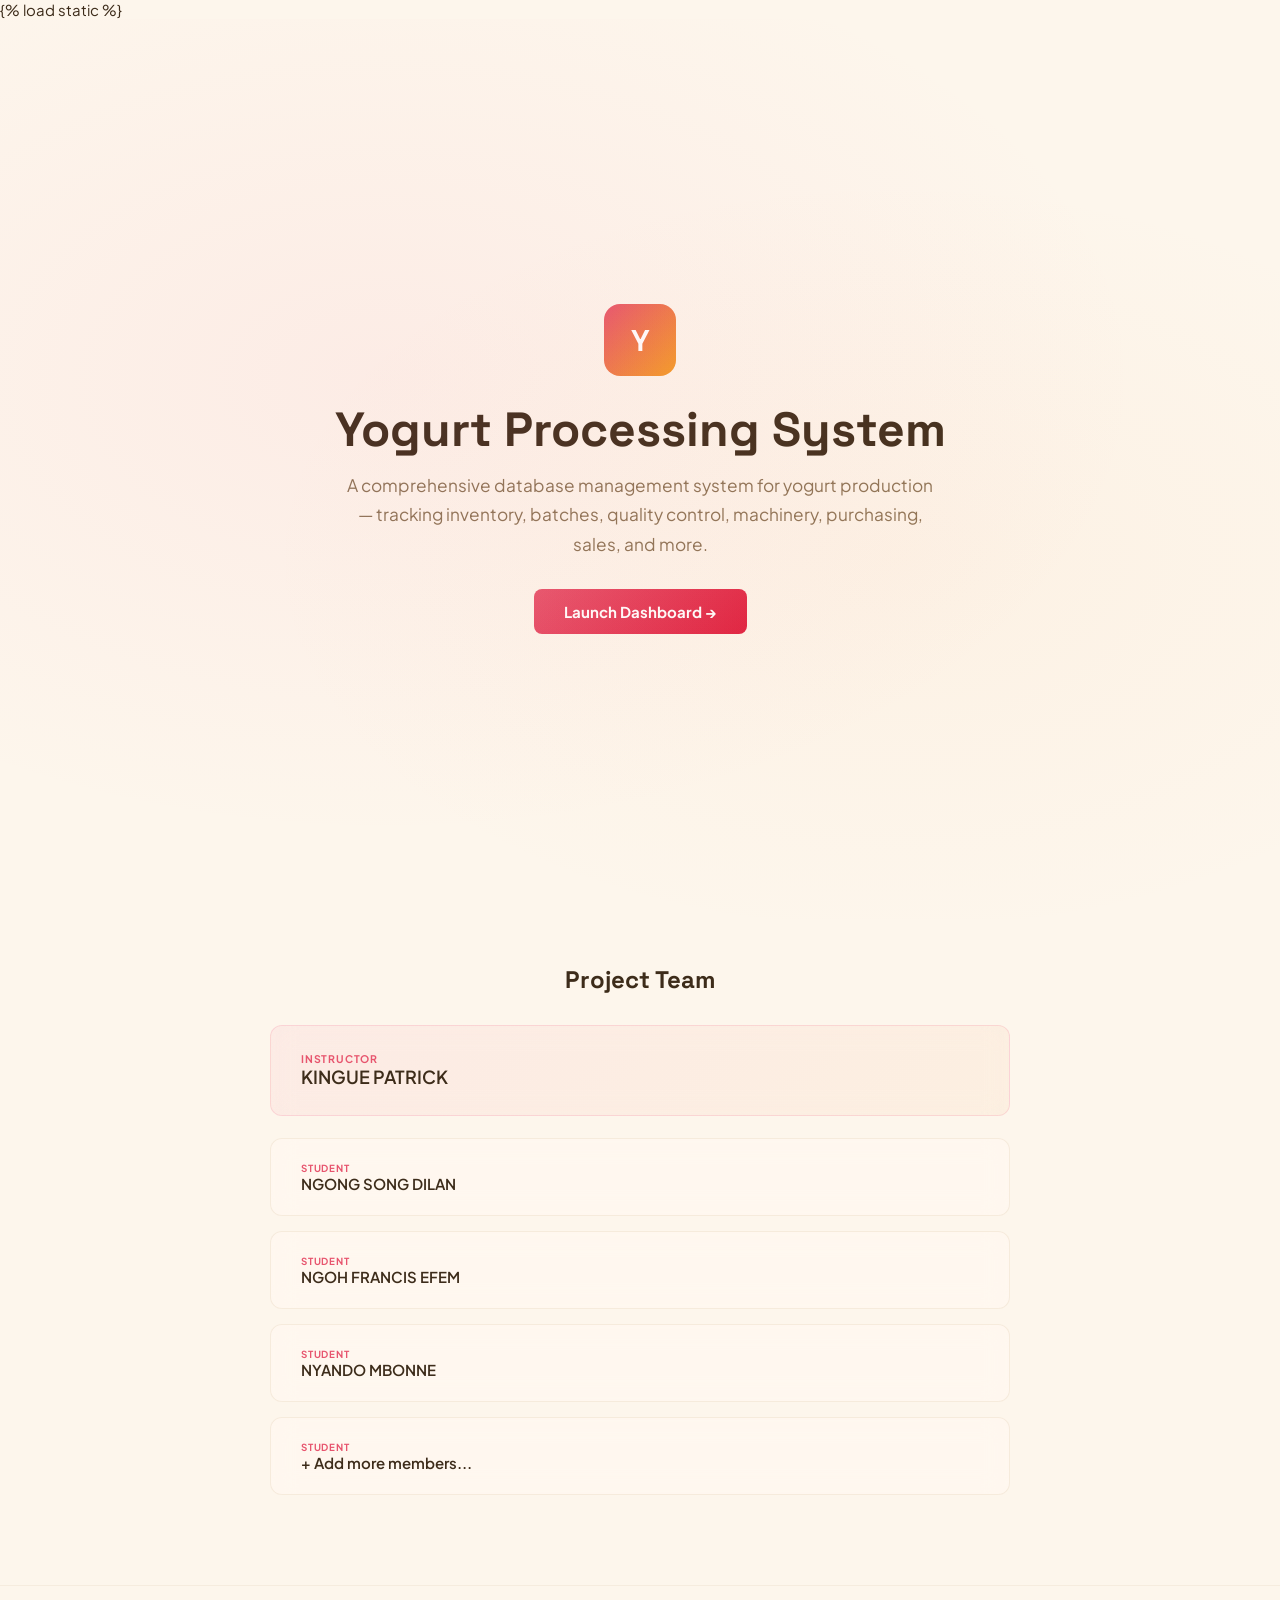
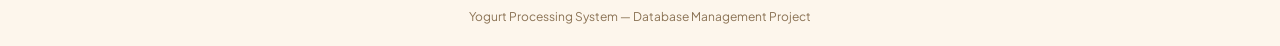
==== yogurt_project/dashboard/templates/dashboard/landing.html @ f31a427b "add landing page with project team section" ====
<!DOCTYPE html>
<html lang="en">
<head>
<meta charset="UTF-8">
<meta name="viewport" content="width=device-width, initial-scale=1.0">
<title>Yogurt Processing System</title>
{% load static %}
<link rel="preconnect" href="https://fonts.googleapis.com">
<link rel="preconnect" href="https://fonts.gstatic.com" crossorigin>
<link href="https://fonts.googleapis.com/css2?family=Plus+Jakarta+Sans:wght@400;500;600;700;800&family=Space+Grotesk:wght@400;500;600;700&display=swap" rel="stylesheet">
<style>
:root {
  --font-sans: 'Plus Jakarta Sans', system-ui, sans-serif;
  --font-display: 'Space Grotesk', sans-serif;
  --brand-primary: hsl(350, 75%, 62%);
  --brand-accent: hsl(35, 90%, 55%);
  --brand-dark: #3D2C1A;
  --brand-light: #FFF8F0;
  --bg-body: #FDF6EC;
  --text-pri: #3D2C1A;
  --text-sec: #8B7355;
  --radius: 12px;
  --radius-sm: 8px;
}

*{box-sizing:border-box;margin:0;padding:0}
html{font-size:15px}
body{font-family:var(--font-sans);background:var(--bg-body);color:var(--text-pri);min-height:100vh;display:flex;flex-direction:column}
a{text-decoration:none;color:inherit}

/* ── HERO ── */
.hero{min-height:100vh;display:flex;flex-direction:column;align-items:center;justify-content:center;padding:2rem;text-align:center;position:relative;overflow:hidden}
.hero::before{content:'';position:absolute;inset:0;background:radial-gradient(ellipse at 30% 40%, rgba(244,114,150,0.08) 0%, transparent 60%),radial-gradient(ellipse at 70% 60%, rgba(244,165,96,0.06) 0%, transparent 50%);pointer-events:none}
.brand-icon{width:72px;height:72px;background:linear-gradient(135deg,var(--brand-primary),var(--brand-accent));border-radius:16px;display:flex;align-items:center;justify-content:center;font-family:var(--font-display);font-weight:800;font-size:2rem;color:#fff;margin:0 auto 1.5rem}
.hero h1{font-family:var(--font-display);font-size:clamp(2rem,6vw,3.2rem);font-weight:800;color:var(--text-pri);margin-bottom:0.75rem}
.hero p{font-size:clamp(0.95rem,2.5vw,1.15rem);color:var(--text-sec);max-width:600px;line-height:1.7;margin-bottom:2rem}
.btn{display:inline-flex;align-items:center;gap:0.5rem;padding:0.85rem 2rem;font-family:var(--font-sans);font-weight:700;font-size:1rem;border:none;border-radius:var(--radius-sm);cursor:pointer;transition:all 0.3s ease}
.btn-primary{background:linear-gradient(135deg,var(--brand-primary),hsl(350,75%,50%));color:#fff}
.btn-primary:hover{transform:translateY(-2px);box-shadow:0 6px 24px rgba(244,114,150,0.35)}
.btn-outline{background:transparent;color:var(--text-pri);border:2px solid var(--border-glass)}
.btn-outline:hover{background:var(--bg-glass)}

/* ── CREDITS SECTION ── */
.credits{padding:3rem 2rem 5rem;max-width:800px;margin:0 auto;width:100%}
.credits h2{font-family:var(--font-display);font-size:clamp(1.3rem,3vw,1.6rem);font-weight:700;color:var(--text-pri);text-align:center;margin-bottom:2rem}
.credit-card{background:rgba(255,248,240,0.8);backdrop-filter:blur(12px);border:1px solid rgba(210,180,140,0.2);border-radius:var(--radius);padding:1.5rem 2rem;margin-bottom:1rem;display:flex;align-items:center;gap:1rem}
.credit-card .role{font-size:0.65rem;text-transform:uppercase;letter-spacing:0.8px;color:var(--brand-primary);font-weight:700;min-width:80px}
.credit-card .name{font-size:1rem;font-weight:600;color:var(--text-pri)}
.credit-card .name.muted{color:var(--text-sec);font-style:italic}
.instructor-card{background:linear-gradient(135deg,rgba(244,114,150,0.08),rgba(244,165,96,0.08));border:1px solid rgba(244,114,150,0.2);padding:1.75rem 2rem;margin-bottom:1.5rem}
.instructor-card .role{color:var(--brand-primary);font-size:0.7rem}
.instructor-card .name{font-size:1.2rem}

/* ── FOOTER ── */
.footer{text-align:center;padding:1.5rem;color:var(--text-sec);font-size:0.8rem;border-top:1px solid rgba(210,180,140,0.15);margin-top:auto}
</style>
</head>
<body>

<section class="hero">
  <div class="brand-icon">Y</div>
  <h1>Yogurt Processing System</h1>
  <p>A comprehensive database management system for yogurt production — tracking inventory, batches, quality control, machinery, purchasing, sales, and more.</p>
  <a href="/app/" class="btn btn-primary">Launch Dashboard →</a>
</section>

<section class="credits">
  <h2>Project Team</h2>

  <div class="credit-card instructor-card">
    <div>
      <div class="role">Instructor</div>
      <div class="name">KINGUE PATRICK</div>
    </div>
  </div>

  <div class="credit-card">
    <div>
      <div class="role">Student</div>
      <div class="name">NGONG SONG DILAN</div>
    </div>
  </div>

  <div class="credit-card">
    <div>
      <div class="role">Student</div>
      <div class="name">NGOH FRANCIS EFEM</div>
    </div>
  </div>

  <div class="credit-card">
    <div>
      <div class="role">Student</div>
      <div class="name">NYANDO MBONNE</div>
    </div>
  </div>

  <div class="credit-card">
    <div>
      <div class="role">Student</div>
      <div class="name" id="more-placeholder">+ Add more members...</div>
    </div>
  </div>
</section>

<div class="footer">Yogurt Processing System &mdash; Database Management Project</div>
</body>
</html>
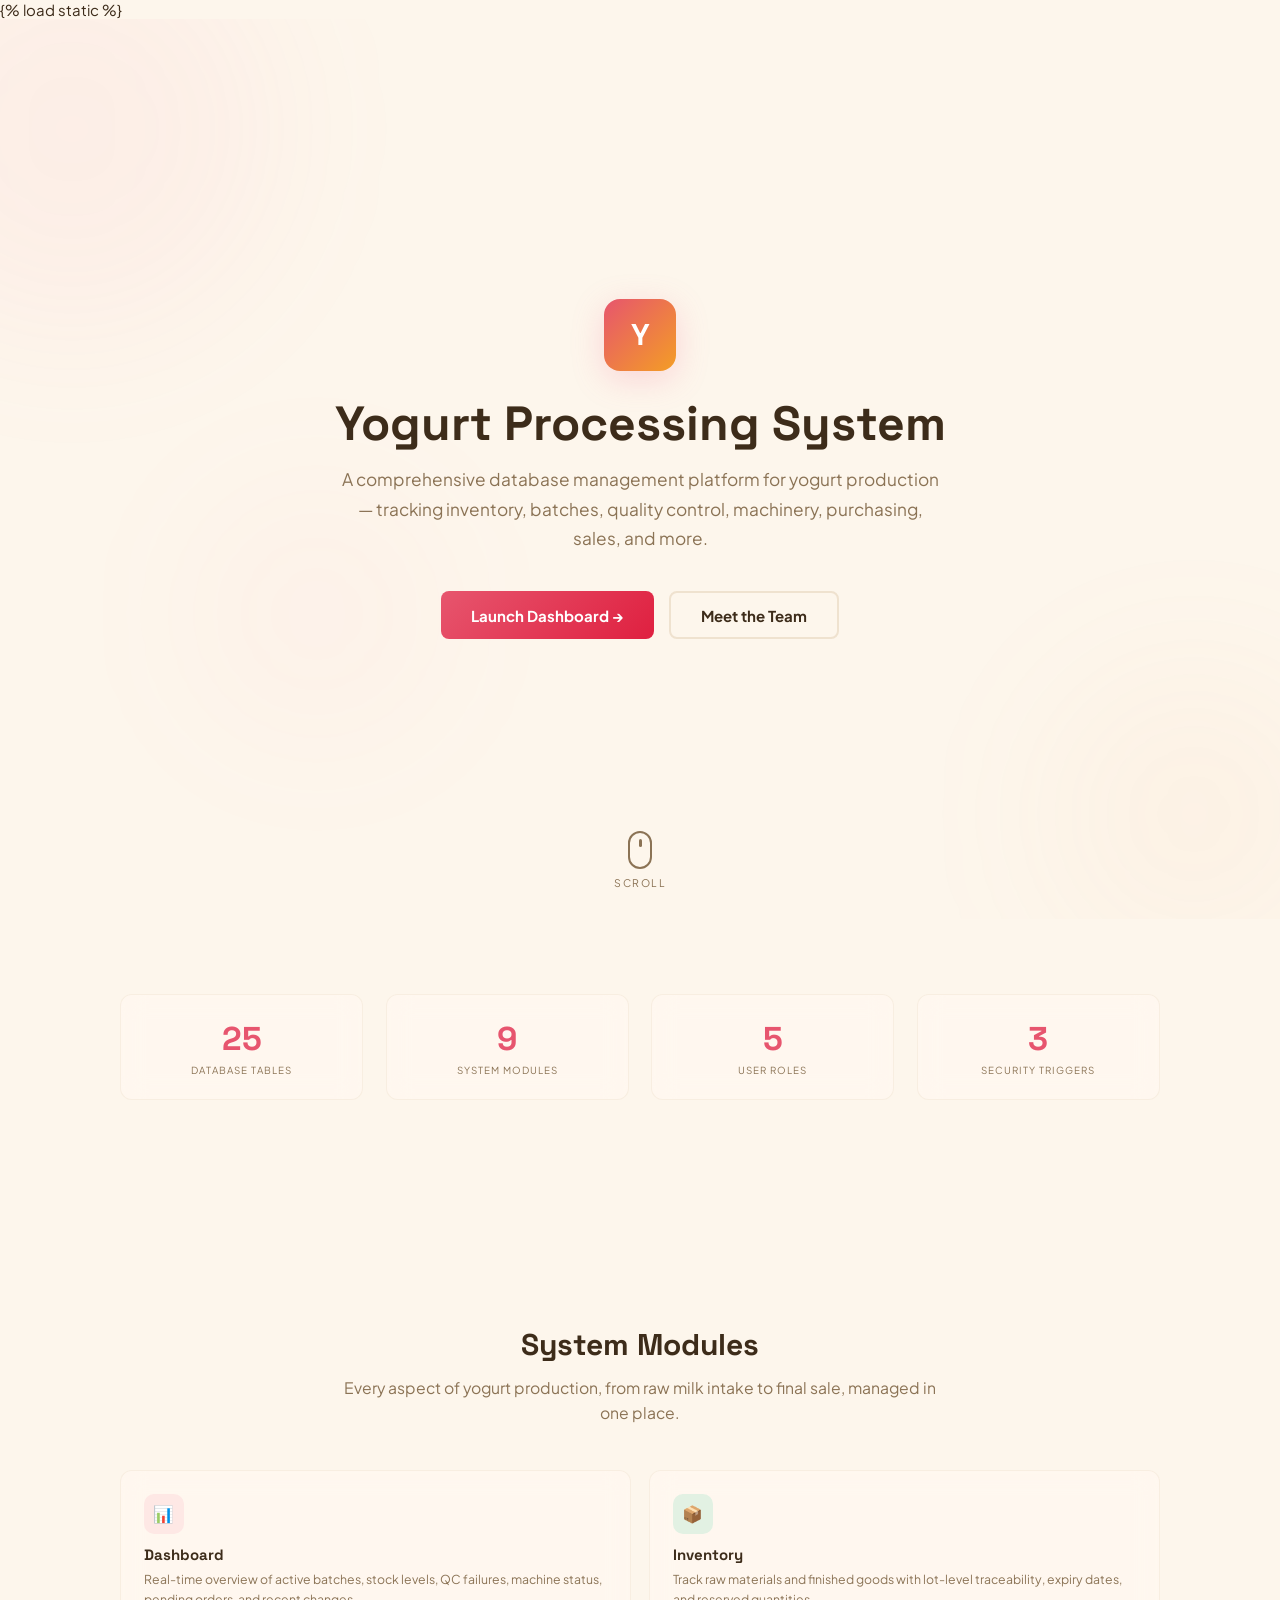
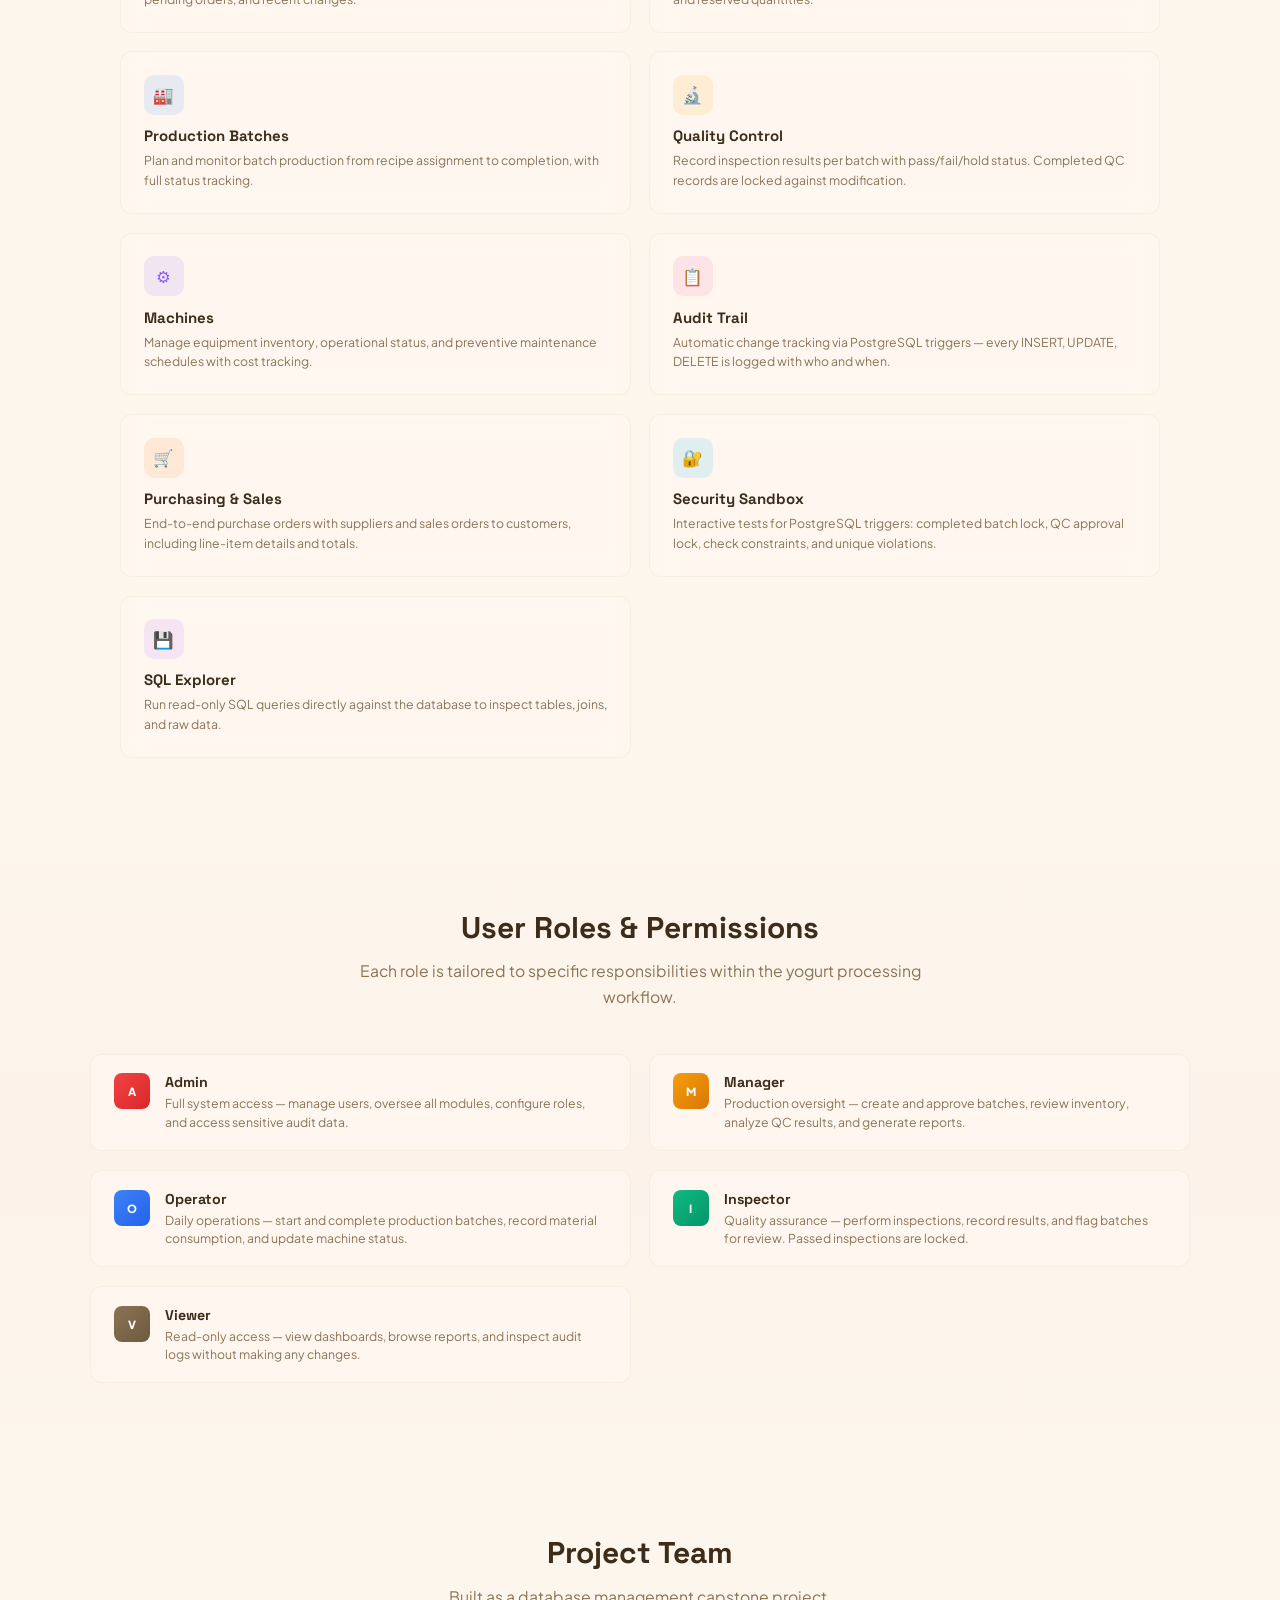
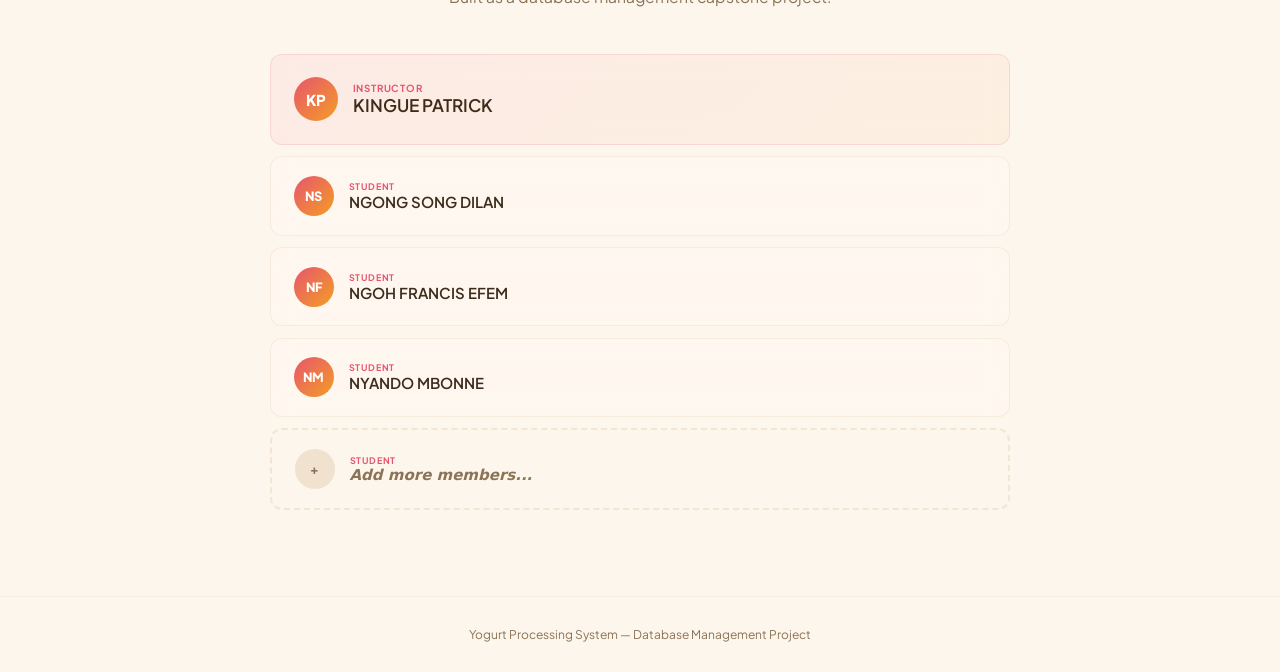
==== commit 2415d3cd: "enhance landing page with animations, system modules, roles section, and scroll indicator" ====
--- a/yogurt_project/dashboard/templates/dashboard/landing.html
+++ b/yogurt_project/dashboard/templates/dashboard/landing.html
@@ -12,6 +12,7 @@
 :root {
   --font-sans: 'Plus Jakarta Sans', system-ui, sans-serif;
   --font-display: 'Space Grotesk', sans-serif;
+  --font-mono: 'JetBrains Mono', monospace;
   --brand-primary: hsl(350, 75%, 62%);
   --brand-accent: hsl(35, 90%, 55%);
   --brand-dark: #3D2C1A;
@@ -21,88 +22,346 @@
   --text-sec: #8B7355;
   --radius: 12px;
   --radius-sm: 8px;
+  --transition: 0.6s cubic-bezier(0.22, 1, 0.36, 1);
 }
 
 *{box-sizing:border-box;margin:0;padding:0}
-html{font-size:15px}
-body{font-family:var(--font-sans);background:var(--bg-body);color:var(--text-pri);min-height:100vh;display:flex;flex-direction:column}
+html{font-size:15px;scroll-behavior:smooth}
+body{font-family:var(--font-sans);background:var(--bg-body);color:var(--text-pri);overflow-x:hidden}
 a{text-decoration:none;color:inherit}
+
+/* ── REVEAL ANIMATIONS ── */
+.fade-up{opacity:0;transform:translateY(40px);transition:opacity var(--transition),transform var(--transition)}
+.fade-up.revealed{opacity:1;transform:translateY(0)}
+.fade-in{opacity:0;transition:opacity 0.8s ease}
+.fade-in.revealed{opacity:1}
+.scale-in{opacity:0;transform:scale(0.85);transition:opacity var(--transition),transform var(--transition)}
+.scale-in.revealed{opacity:1;transform:scale(1)}
+
+/* stagger children */
+.stagger > *{opacity:0;transform:translateY(30px);transition:opacity 0.5s ease,transform 0.5s ease}
+.stagger.revealed > *:nth-child(1){transition-delay:0s}
+.stagger.revealed > *:nth-child(2){transition-delay:0.1s}
+.stagger.revealed > *:nth-child(3){transition-delay:0.2s}
+.stagger.revealed > *:nth-child(4){transition-delay:0.3s}
+.stagger.revealed > *:nth-child(5){transition-delay:0.4s}
+.stagger.revealed > *:nth-child(6){transition-delay:0.5s}
+.stagger.revealed > *{opacity:1;transform:translateY(0)}
 
 /* ── HERO ── */
 .hero{min-height:100vh;display:flex;flex-direction:column;align-items:center;justify-content:center;padding:2rem;text-align:center;position:relative;overflow:hidden}
-.hero::before{content:'';position:absolute;inset:0;background:radial-gradient(ellipse at 30% 40%, rgba(244,114,150,0.08) 0%, transparent 60%),radial-gradient(ellipse at 70% 60%, rgba(244,165,96,0.06) 0%, transparent 50%);pointer-events:none}
-.brand-icon{width:72px;height:72px;background:linear-gradient(135deg,var(--brand-primary),var(--brand-accent));border-radius:16px;display:flex;align-items:center;justify-content:center;font-family:var(--font-display);font-weight:800;font-size:2rem;color:#fff;margin:0 auto 1.5rem}
-.hero h1{font-family:var(--font-display);font-size:clamp(2rem,6vw,3.2rem);font-weight:800;color:var(--text-pri);margin-bottom:0.75rem}
-.hero p{font-size:clamp(0.95rem,2.5vw,1.15rem);color:var(--text-sec);max-width:600px;line-height:1.7;margin-bottom:2rem}
-.btn{display:inline-flex;align-items:center;gap:0.5rem;padding:0.85rem 2rem;font-family:var(--font-sans);font-weight:700;font-size:1rem;border:none;border-radius:var(--radius-sm);cursor:pointer;transition:all 0.3s ease}
+.hero-bg{position:absolute;inset:0;pointer-events:none}
+.hero-bg .orb{position:absolute;border-radius:50%;filter:blur(80px);opacity:0.5;animation:orbFloat 12s ease-in-out infinite}
+.hero-bg .orb:nth-child(1){width:400px;height:400px;background:rgba(244,114,150,0.12);top:-10%;left:-10%;animation-delay:0s}
+.hero-bg .orb:nth-child(2){width:300px;height:300px;background:rgba(244,165,96,0.10);bottom:-5%;right:-5%;animation-delay:-4s}
+.hero-bg .orb:nth-child(3){width:250px;height:250px;background:rgba(244,114,150,0.08);bottom:20%;left:15%;animation-delay:-8s}
+@keyframes orbFloat{0%,100%{transform:translate(0,0) scale(1)}25%{transform:translate(30px,-40px) scale(1.1)}50%{transform:translate(-20px,20px) scale(0.95)}75%{transform:translate(40px,30px) scale(1.05)}}
+
+.brand-icon{width:72px;height:72px;background:linear-gradient(135deg,var(--brand-primary),var(--brand-accent));border-radius:16px;display:flex;align-items:center;justify-content:center;font-family:var(--font-display);font-weight:800;font-size:2rem;color:#fff;margin:0 auto 1.5rem;animation:iconPop 0.8s ease-out;box-shadow:0 8px 32px rgba(244,114,150,0.25)}
+@keyframes iconPop{0%{transform:scale(0) rotate(-15deg);opacity:0}60%{transform:scale(1.1) rotate(3deg)}100%{transform:scale(1) rotate(0);opacity:1}}
+
+.hero h1{font-family:var(--font-display);font-size:clamp(2rem,6vw,3.2rem);font-weight:800;color:var(--text-pri);margin-bottom:0.75rem;animation:slideUp 0.8s ease-out 0.2s both}
+.hero p{font-size:clamp(0.95rem,2.5vw,1.15rem);color:var(--text-sec);max-width:600px;line-height:1.7;margin-bottom:2.5rem;animation:slideUp 0.8s ease-out 0.35s both}
+@keyframes slideUp{0%{opacity:0;transform:translateY(30px)}100%{opacity:1;transform:translateY(0)}}
+
+.hero-actions{display:flex;gap:1rem;flex-wrap:wrap;justify-content:center;animation:slideUp 0.8s ease-out 0.5s both}
+.btn{display:inline-flex;align-items:center;gap:0.5rem;padding:0.85rem 2rem;font-family:var(--font-sans);font-weight:700;font-size:1rem;border:none;border-radius:var(--radius-sm);cursor:pointer;transition:all 0.3s ease;touch-action:manipulation}
 .btn-primary{background:linear-gradient(135deg,var(--brand-primary),hsl(350,75%,50%));color:#fff}
 .btn-primary:hover{transform:translateY(-2px);box-shadow:0 6px 24px rgba(244,114,150,0.35)}
-.btn-outline{background:transparent;color:var(--text-pri);border:2px solid var(--border-glass)}
-.btn-outline:hover{background:var(--bg-glass)}
-
-/* ── CREDITS SECTION ── */
-.credits{padding:3rem 2rem 5rem;max-width:800px;margin:0 auto;width:100%}
-.credits h2{font-family:var(--font-display);font-size:clamp(1.3rem,3vw,1.6rem);font-weight:700;color:var(--text-pri);text-align:center;margin-bottom:2rem}
-.credit-card{background:rgba(255,248,240,0.8);backdrop-filter:blur(12px);border:1px solid rgba(210,180,140,0.2);border-radius:var(--radius);padding:1.5rem 2rem;margin-bottom:1rem;display:flex;align-items:center;gap:1rem}
-.credit-card .role{font-size:0.65rem;text-transform:uppercase;letter-spacing:0.8px;color:var(--brand-primary);font-weight:700;min-width:80px}
+.btn-outline{background:transparent;color:var(--text-pri);border:2px solid rgba(210,180,140,0.3)}
+.btn-outline:hover{background:rgba(255,248,240,0.8);border-color:rgba(210,180,140,0.5)}
+
+/* scroll indicator */
+.scroll-indicator{position:absolute;bottom:2rem;left:50%;transform:translateX(-50%);display:flex;flex-direction:column;align-items:center;gap:0.5rem;color:var(--text-sec);font-size:0.7rem;text-transform:uppercase;letter-spacing:1.5px;animation:fadeSlideUp 1s ease-out 1s both;cursor:pointer}
+.scroll-indicator .mouse{width:24px;height:38px;border:2px solid var(--text-sec);border-radius:12px;display:flex;justify-content:center;padding-top:6px}
+.scroll-indicator .mouse .dot{width:3px;height:8px;background:var(--text-sec);border-radius:2px;animation:scrollDot 1.8s ease-in-out infinite}
+@keyframes scrollDot{0%{opacity:1;transform:translateY(0)}50%{opacity:1;transform:translateY(8px)}100%{opacity:1;transform:translateY(0)}}
+.scroll-indicator .arrow{font-size:1.2rem;animation:bounceArrow 2s ease-in-out infinite}
+@keyframes bounceArrow{0%,100%{transform:translateY(0);opacity:0.5}50%{transform:translateY(6px);opacity:1}}
+@keyframes fadeSlideUp{0%{opacity:0;transform:translateX(-50%) translateY(10px)}100%{opacity:1;transform:translateX(-50%) translateY(0)}}
+
+/* ── SECTION COMMON ── */
+.section{padding:5rem 2rem;max-width:1100px;margin:0 auto;width:100%}
+.section-title{font-family:var(--font-display);font-size:clamp(1.5rem,4vw,2rem);font-weight:800;color:var(--text-pri);text-align:center;margin-bottom:0.75rem}
+.section-sub{text-align:center;color:var(--text-sec);font-size:clamp(0.9rem,2vw,1.05rem);max-width:600px;margin:0 auto 3rem;line-height:1.6}
+
+/* ── STATS ── */
+.stats-grid{display:grid;grid-template-columns:repeat(2,1fr);gap:1rem;margin-bottom:5rem}
+@media(min-width:640px){.stats-grid{grid-template-columns:repeat(4,1fr);gap:1.5rem}}
+.stat-card{text-align:center;padding:1.5rem 1rem;background:rgba(255,248,240,0.8);backdrop-filter:blur(12px);border:1px solid rgba(210,180,140,0.15);border-radius:var(--radius);transition:all 0.3s ease}
+.stat-card:hover{transform:translateY(-3px);border-color:rgba(244,114,150,0.2);box-shadow:0 8px 24px rgba(244,114,150,0.08)}
+.stat-number{font-family:var(--font-display);font-size:clamp(1.6rem,4vw,2.2rem);font-weight:800;color:var(--brand-primary)}
+.stat-label{font-size:0.65rem;text-transform:uppercase;letter-spacing:1px;color:var(--text-sec);margin-top:0.3rem}
+
+/* ── SYSTEM OVERVIEW ── */
+.overview-grid{display:grid;grid-template-columns:1fr;gap:1rem}
+@media(min-width:640px){.overview-grid{grid-template-columns:1fr 1fr;gap:1.25rem}}
+.overview-card{padding:1.5rem;background:rgba(255,248,240,0.8);backdrop-filter:blur(12px);border:1px solid rgba(210,180,140,0.15);border-radius:var(--radius);transition:all 0.3s ease}
+.overview-card:hover{transform:translateY(-2px);border-color:rgba(244,114,150,0.2);box-shadow:0 6px 20px rgba(244,114,150,0.06)}
+.overview-icon{width:40px;height:40px;border-radius:10px;display:flex;align-items:center;justify-content:center;margin-bottom:0.75rem;font-size:1.1rem}
+.overview-card h3{font-family:var(--font-display);font-size:1rem;font-weight:700;color:var(--text-pri);margin-bottom:0.4rem}
+.overview-card p{font-size:0.82rem;color:var(--text-sec);line-height:1.6}
+
+/* ── ROLES ── */
+.roles-section{background:linear-gradient(180deg,transparent,rgba(244,114,150,0.03),transparent);padding:5rem 2rem}
+.roles-section .section-inner{max-width:1100px;margin:0 auto;width:100%}
+.roles-grid{display:grid;grid-template-columns:1fr;gap:1rem}
+@media(min-width:640px){.roles-grid{grid-template-columns:1fr 1fr;gap:1.25rem}}
+.role-card{display:flex;gap:1rem;padding:1.25rem 1.5rem;background:rgba(255,248,240,0.8);backdrop-filter:blur(12px);border:1px solid rgba(210,180,140,0.15);border-radius:var(--radius);transition:all 0.3s ease}
+.role-card:hover{border-color:rgba(244,114,150,0.25);transform:translateY(-2px)}
+.role-badge{flex-shrink:0;width:36px;height:36px;border-radius:8px;display:flex;align-items:center;justify-content:center;font-size:0.75rem;font-weight:800;color:#fff;text-transform:uppercase}
+.role-card h4{font-family:var(--font-display);font-size:0.95rem;font-weight:700;color:var(--text-pri);margin-bottom:0.2rem}
+.role-card p{font-size:0.82rem;color:var(--text-sec);line-height:1.5}
+
+/* ── TEAM ── */
+.team-section{padding:5rem 2rem;max-width:800px;margin:0 auto;width:100%}
+
+.credit-card{background:rgba(255,248,240,0.8);backdrop-filter:blur(12px);border:1px solid rgba(210,180,140,0.2);border-radius:var(--radius);padding:1.25rem 1.5rem;margin-bottom:0.75rem;display:flex;align-items:center;gap:1rem;transition:all 0.3s ease}
+.credit-card:hover{border-color:rgba(244,114,150,0.2);transform:translateX(4px)}
+.credit-card .role-tag{font-size:0.6rem;text-transform:uppercase;letter-spacing:0.8px;color:var(--brand-primary);font-weight:700;min-width:72px}
 .credit-card .name{font-size:1rem;font-weight:600;color:var(--text-pri)}
 .credit-card .name.muted{color:var(--text-sec);font-style:italic}
-.instructor-card{background:linear-gradient(135deg,rgba(244,114,150,0.08),rgba(244,165,96,0.08));border:1px solid rgba(244,114,150,0.2);padding:1.75rem 2rem;margin-bottom:1.5rem}
-.instructor-card .role{color:var(--brand-primary);font-size:0.7rem}
-.instructor-card .name{font-size:1.2rem}
+.credit-card .avatar{width:40px;height:40px;border-radius:50%;background:linear-gradient(135deg,var(--brand-primary),var(--brand-accent));display:flex;align-items:center;justify-content:center;font-weight:800;font-size:0.85rem;color:#fff;flex-shrink:0}
+.instructor-card{background:linear-gradient(135deg,rgba(244,114,150,0.08),rgba(244,165,96,0.08));border:1px solid rgba(244,114,150,0.2);padding:1.5rem}
+.instructor-card .role-tag{color:var(--brand-primary);font-size:0.65rem}
+.instructor-card .name{font-size:1.15rem}
+.instructor-card .avatar{width:44px;height:44px;font-size:1rem}
+.more-card{border:2px dashed rgba(210,180,140,0.25);background:transparent;backdrop-filter:none;cursor:default}
+.more-card:hover{transform:none;border-color:rgba(210,180,140,0.35)}
+.more-card .name{color:var(--text-sec);font-style:italic}
 
 /* ── FOOTER ── */
-.footer{text-align:center;padding:1.5rem;color:var(--text-sec);font-size:0.8rem;border-top:1px solid rgba(210,180,140,0.15);margin-top:auto}
+.footer{text-align:center;padding:2rem 1.5rem;color:var(--text-sec);font-size:0.8rem;border-top:1px solid rgba(210,180,140,0.12)}
 </style>
 </head>
 <body>
 
+<!-- ============================================================ -->
+<!-- HERO -->
+<!-- ============================================================ -->
 <section class="hero">
+  <div class="hero-bg">
+    <div class="orb"></div>
+    <div class="orb"></div>
+    <div class="orb"></div>
+  </div>
+
   <div class="brand-icon">Y</div>
   <h1>Yogurt Processing System</h1>
-  <p>A comprehensive database management system for yogurt production — tracking inventory, batches, quality control, machinery, purchasing, sales, and more.</p>
-  <a href="/app/" class="btn btn-primary">Launch Dashboard →</a>
-</section>
-
-<section class="credits">
-  <h2>Project Team</h2>
-
-  <div class="credit-card instructor-card">
-    <div>
-      <div class="role">Instructor</div>
-      <div class="name">KINGUE PATRICK</div>
-    </div>
-  </div>
-
-  <div class="credit-card">
-    <div>
-      <div class="role">Student</div>
-      <div class="name">NGONG SONG DILAN</div>
-    </div>
-  </div>
-
-  <div class="credit-card">
-    <div>
-      <div class="role">Student</div>
-      <div class="name">NGOH FRANCIS EFEM</div>
-    </div>
-  </div>
-
-  <div class="credit-card">
-    <div>
-      <div class="role">Student</div>
-      <div class="name">NYANDO MBONNE</div>
-    </div>
-  </div>
-
-  <div class="credit-card">
-    <div>
-      <div class="role">Student</div>
-      <div class="name" id="more-placeholder">+ Add more members...</div>
-    </div>
-  </div>
-</section>
-
+  <p>A comprehensive database management platform for yogurt production — tracking inventory, batches, quality control, machinery, purchasing, sales, and more.</p>
+  <div class="hero-actions">
+    <a href="/app/" class="btn btn-primary">Launch Dashboard →</a>
+    <a href="#team" class="btn btn-outline">Meet the Team</a>
+  </div>
+
+  <div class="scroll-indicator" onclick="document.getElementById('stats').scrollIntoView({behavior:'smooth'})">
+    <div class="mouse"><div class="dot"></div></div>
+    <span>Scroll</span>
+  </div>
+</section>
+
+<!-- ============================================================ -->
+<!-- STATS -->
+<!-- ============================================================ -->
+<section id="stats" class="section">
+  <div class="stats-grid fade-up">
+    <div class="stat-card"><div class="stat-number" data-count="27">0</div><div class="stat-label">Database Tables</div></div>
+    <div class="stat-card"><div class="stat-number" data-count="9">0</div><div class="stat-label">System Modules</div></div>
+    <div class="stat-card"><div class="stat-number" data-count="5">0</div><div class="stat-label">User Roles</div></div>
+    <div class="stat-card"><div class="stat-number" data-count="3">0</div><div class="stat-label">Security Triggers</div></div>
+  </div>
+</section>
+
+<!-- ============================================================ -->
+<!-- SYSTEM OVERVIEW -->
+<!-- ============================================================ -->
+<section class="section">
+  <h2 class="section-title fade-up">System Modules</h2>
+  <p class="section-sub fade-up">Every aspect of yogurt production, from raw milk intake to final sale, managed in one place.</p>
+  <div class="overview-grid stagger">
+    <div class="overview-card">
+      <div class="overview-icon" style="background:rgba(244,114,150,0.12);color:var(--brand-primary)">📊</div>
+      <h3>Dashboard</h3>
+      <p>Real-time overview of active batches, stock levels, QC failures, machine status, pending orders, and recent changes.</p>
+    </div>
+    <div class="overview-card">
+      <div class="overview-icon" style="background:rgba(16,185,129,0.12);color:#10B981">📦</div>
+      <h3>Inventory</h3>
+      <p>Track raw materials and finished goods with lot-level traceability, expiry dates, and reserved quantities.</p>
+    </div>
+    <div class="overview-card">
+      <div class="overview-icon" style="background:rgba(59,130,246,0.12);color:#3B82F6">🏭</div>
+      <h3>Production Batches</h3>
+      <p>Plan and monitor batch production from recipe assignment to completion, with full status tracking.</p>
+    </div>
+    <div class="overview-card">
+      <div class="overview-icon" style="background:rgba(245,158,11,0.12);color:#F59E0B">🔬</div>
+      <h3>Quality Control</h3>
+      <p>Record inspection results per batch with pass/fail/hold status. Completed QC records are locked against modification.</p>
+    </div>
+    <div class="overview-card">
+      <div class="overview-icon" style="background:rgba(139,92,246,0.12);color:#8B5CF6">⚙️</div>
+      <h3>Machines</h3>
+      <p>Manage equipment inventory, operational status, and preventive maintenance schedules with cost tracking.</p>
+    </div>
+    <div class="overview-card">
+      <div class="overview-icon" style="background:rgba(236,72,153,0.12);color:#EC4899">📋</div>
+      <h3>Audit Trail</h3>
+      <p>Automatic change tracking via PostgreSQL triggers — every INSERT, UPDATE, DELETE is logged with who and when.</p>
+    </div>
+    <div class="overview-card">
+      <div class="overview-icon" style="background:rgba(249,115,22,0.12);color:#F97316">🛒</div>
+      <h3>Purchasing &amp; Sales</h3>
+      <p>End-to-end purchase orders with suppliers and sales orders to customers, including line-item details and totals.</p>
+    </div>
+    <div class="overview-card">
+      <div class="overview-icon" style="background:rgba(14,165,233,0.12);color:#0EA5E9">🔐</div>
+      <h3>Security Sandbox</h3>
+      <p>Interactive tests for PostgreSQL triggers: completed batch lock, QC approval lock, check constraints, and unique violations.</p>
+    </div>
+    <div class="overview-card">
+      <div class="overview-icon" style="background:rgba(168,85,247,0.12);color:#A855F7">💾</div>
+      <h3>SQL Explorer</h3>
+      <p>Run read-only SQL queries directly against the database to inspect tables, joins, and raw data.</p>
+    </div>
+  </div>
+</section>
+
+<!-- ============================================================ -->
+<!-- ROLES -->
+<!-- ============================================================ -->
+<section class="roles-section">
+  <div class="section-inner">
+    <h2 class="section-title fade-up">User Roles &amp; Permissions</h2>
+    <p class="section-sub fade-up">Each role is tailored to specific responsibilities within the yogurt processing workflow.</p>
+    <div class="roles-grid stagger">
+      <div class="role-card">
+        <div class="role-badge" style="background:linear-gradient(135deg,#EF4444,#DC2626)">A</div>
+        <div>
+          <h4>Admin</h4>
+          <p>Full system access — manage users, oversee all modules, configure roles, and access sensitive audit data.</p>
+        </div>
+      </div>
+      <div class="role-card">
+        <div class="role-badge" style="background:linear-gradient(135deg,#F59E0B,#D97706)">M</div>
+        <div>
+          <h4>Manager</h4>
+          <p>Production oversight — create and approve batches, review inventory, analyze QC results, and generate reports.</p>
+        </div>
+      </div>
+      <div class="role-card">
+        <div class="role-badge" style="background:linear-gradient(135deg,#3B82F6,#2563EB)">O</div>
+        <div>
+          <h4>Operator</h4>
+          <p>Daily operations — start and complete production batches, record material consumption, and update machine status.</p>
+        </div>
+      </div>
+      <div class="role-card">
+        <div class="role-badge" style="background:linear-gradient(135deg,#10B981,#059669)">I</div>
+        <div>
+          <h4>Inspector</h4>
+          <p>Quality assurance — perform inspections, record results, and flag batches for review. Passed inspections are locked.</p>
+        </div>
+      </div>
+      <div class="role-card">
+        <div class="role-badge" style="background:linear-gradient(135deg,#8B7355,#6D5A3D)">V</div>
+        <div>
+          <h4>Viewer</h4>
+          <p>Read-only access — view dashboards, browse reports, and inspect audit logs without making any changes.</p>
+        </div>
+      </div>
+    </div>
+  </div>
+</section>
+
+<!-- ============================================================ -->
+<!-- TEAM -->
+<!-- ============================================================ -->
+<section id="team" class="team-section">
+  <h2 class="section-title fade-up">Project Team</h2>
+  <p class="section-sub fade-up">Built as a database management capstone project.</p>
+
+  <div class="fade-up">
+    <div class="credit-card instructor-card">
+      <div class="avatar">KP</div>
+      <div>
+        <div class="role-tag">Instructor</div>
+        <div class="name">KINGUE PATRICK</div>
+      </div>
+    </div>
+  </div>
+
+  <div class="stagger">
+    <div class="credit-card">
+      <div class="avatar">NS</div>
+      <div>
+        <div class="role-tag">Student</div>
+        <div class="name">NGONG SONG DILAN</div>
+      </div>
+    </div>
+    <div class="credit-card">
+      <div class="avatar">NF</div>
+      <div>
+        <div class="role-tag">Student</div>
+        <div class="name">NGOH FRANCIS EFEM</div>
+      </div>
+    </div>
+    <div class="credit-card">
+      <div class="avatar">NM</div>
+      <div>
+        <div class="role-tag">Student</div>
+        <div class="name">NYANDO MBONNE</div>
+      </div>
+    </div>
+    <div class="credit-card more-card">
+      <div class="avatar" style="background:rgba(210,180,140,0.3);color:var(--text-sec)">+</div>
+      <div>
+        <div class="role-tag">Student</div>
+        <div class="name muted">Add more members...</div>
+      </div>
+    </div>
+  </div>
+</section>
+
+<!-- ============================================================ -->
+<!-- FOOTER -->
+<!-- ============================================================ -->
 <div class="footer">Yogurt Processing System &mdash; Database Management Project</div>
+
+<script>
+// Intersection Observer for scroll-triggered animations
+const observer = new IntersectionObserver((entries) => {
+  entries.forEach(entry => {
+    if (entry.isIntersecting) {
+      entry.target.classList.add('revealed');
+      observer.unobserve(entry.target);
+    }
+  });
+}, { threshold: 0.15, rootMargin: '0px 0px -40px 0px' });
+
+document.querySelectorAll('.fade-up, .fade-in, .scale-in, .stagger').forEach(el => {
+  observer.observe(el);
+});
+
+// Animated counter for stats
+const counterObserver = new IntersectionObserver((entries) => {
+  entries.forEach(entry => {
+    if (entry.isIntersecting) {
+      const el = entry.target;
+      const target = parseInt(el.dataset.count);
+      let current = 0;
+      const step = Math.ceil(target / 40);
+      const timer = setInterval(() => {
+        current += step;
+        if (current >= target) { current = target; clearInterval(timer); }
+        el.textContent = current;
+      }, 40);
+      counterObserver.unobserve(el);
+    }
+  });
+}, { threshold: 0.5 });
+
+document.querySelectorAll('[data-count]').forEach(el => counterObserver.observe(el));
+</script>
 </body>
 </html>
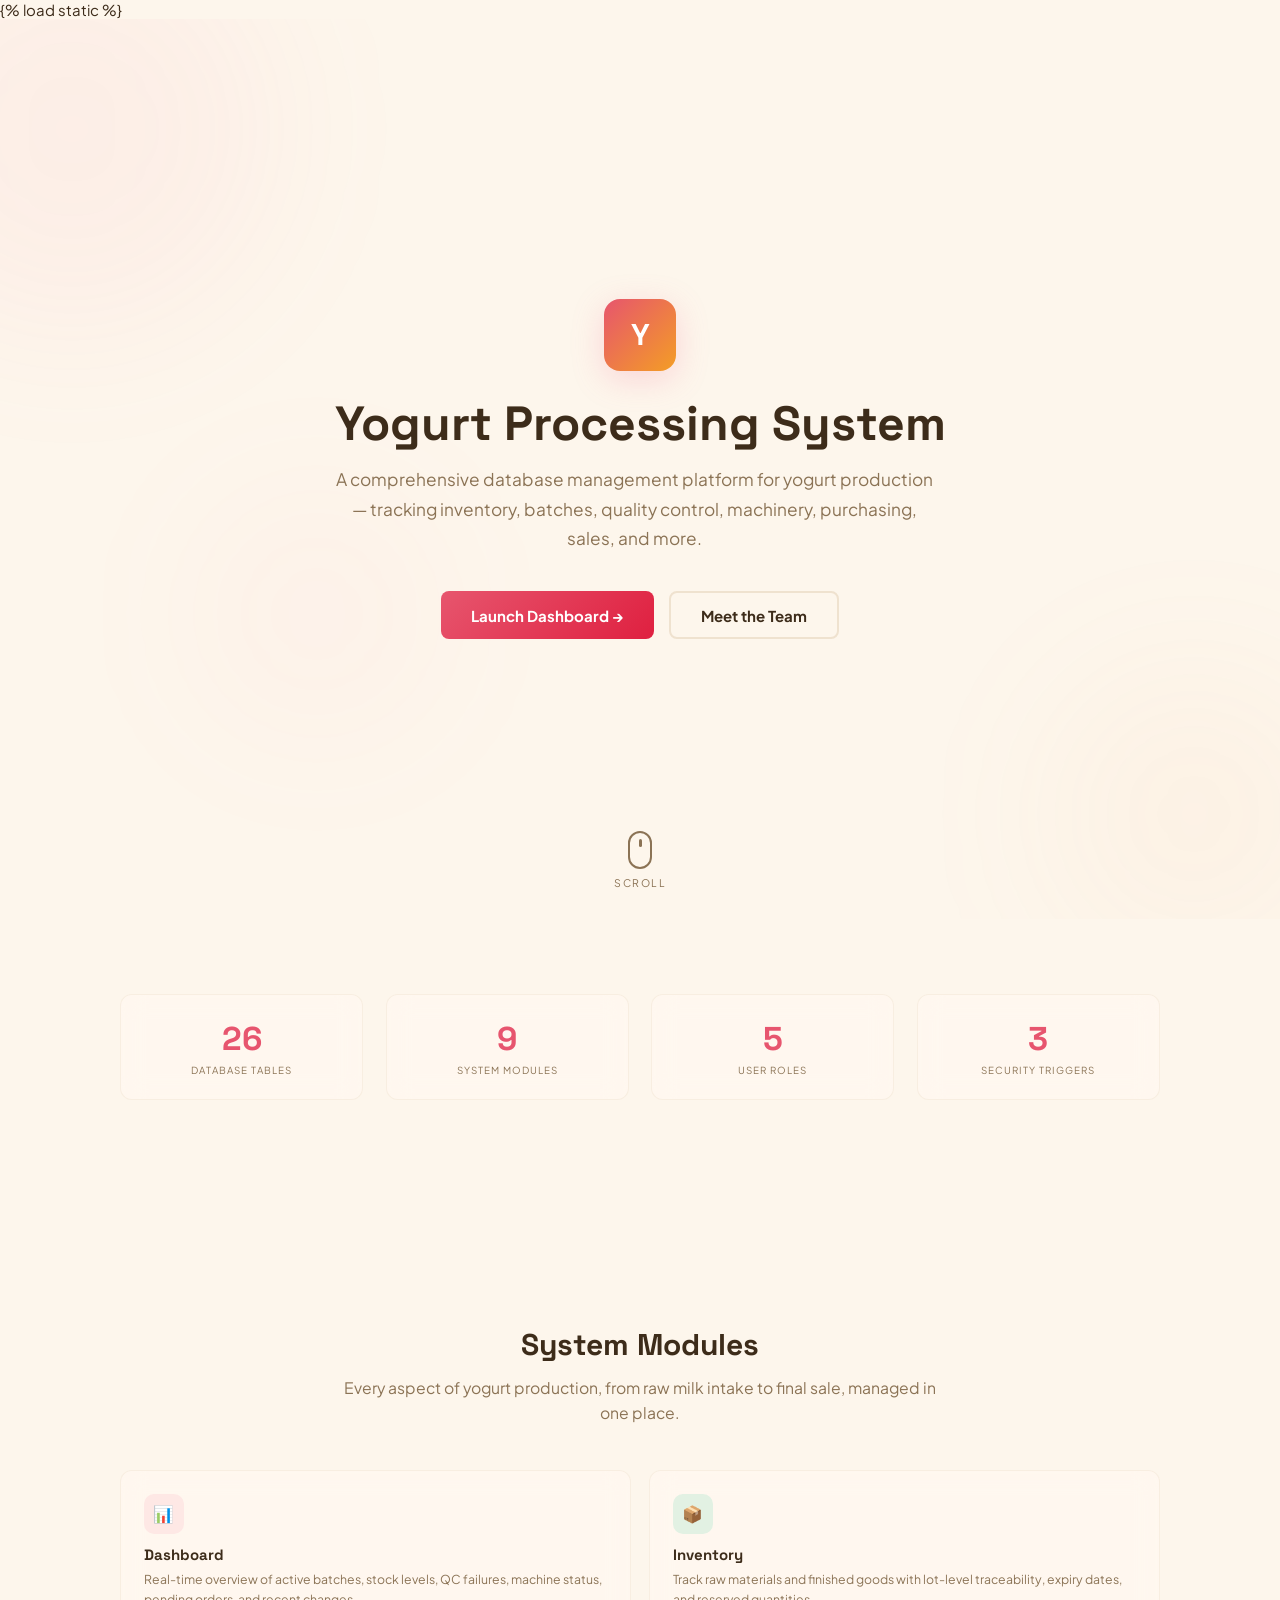
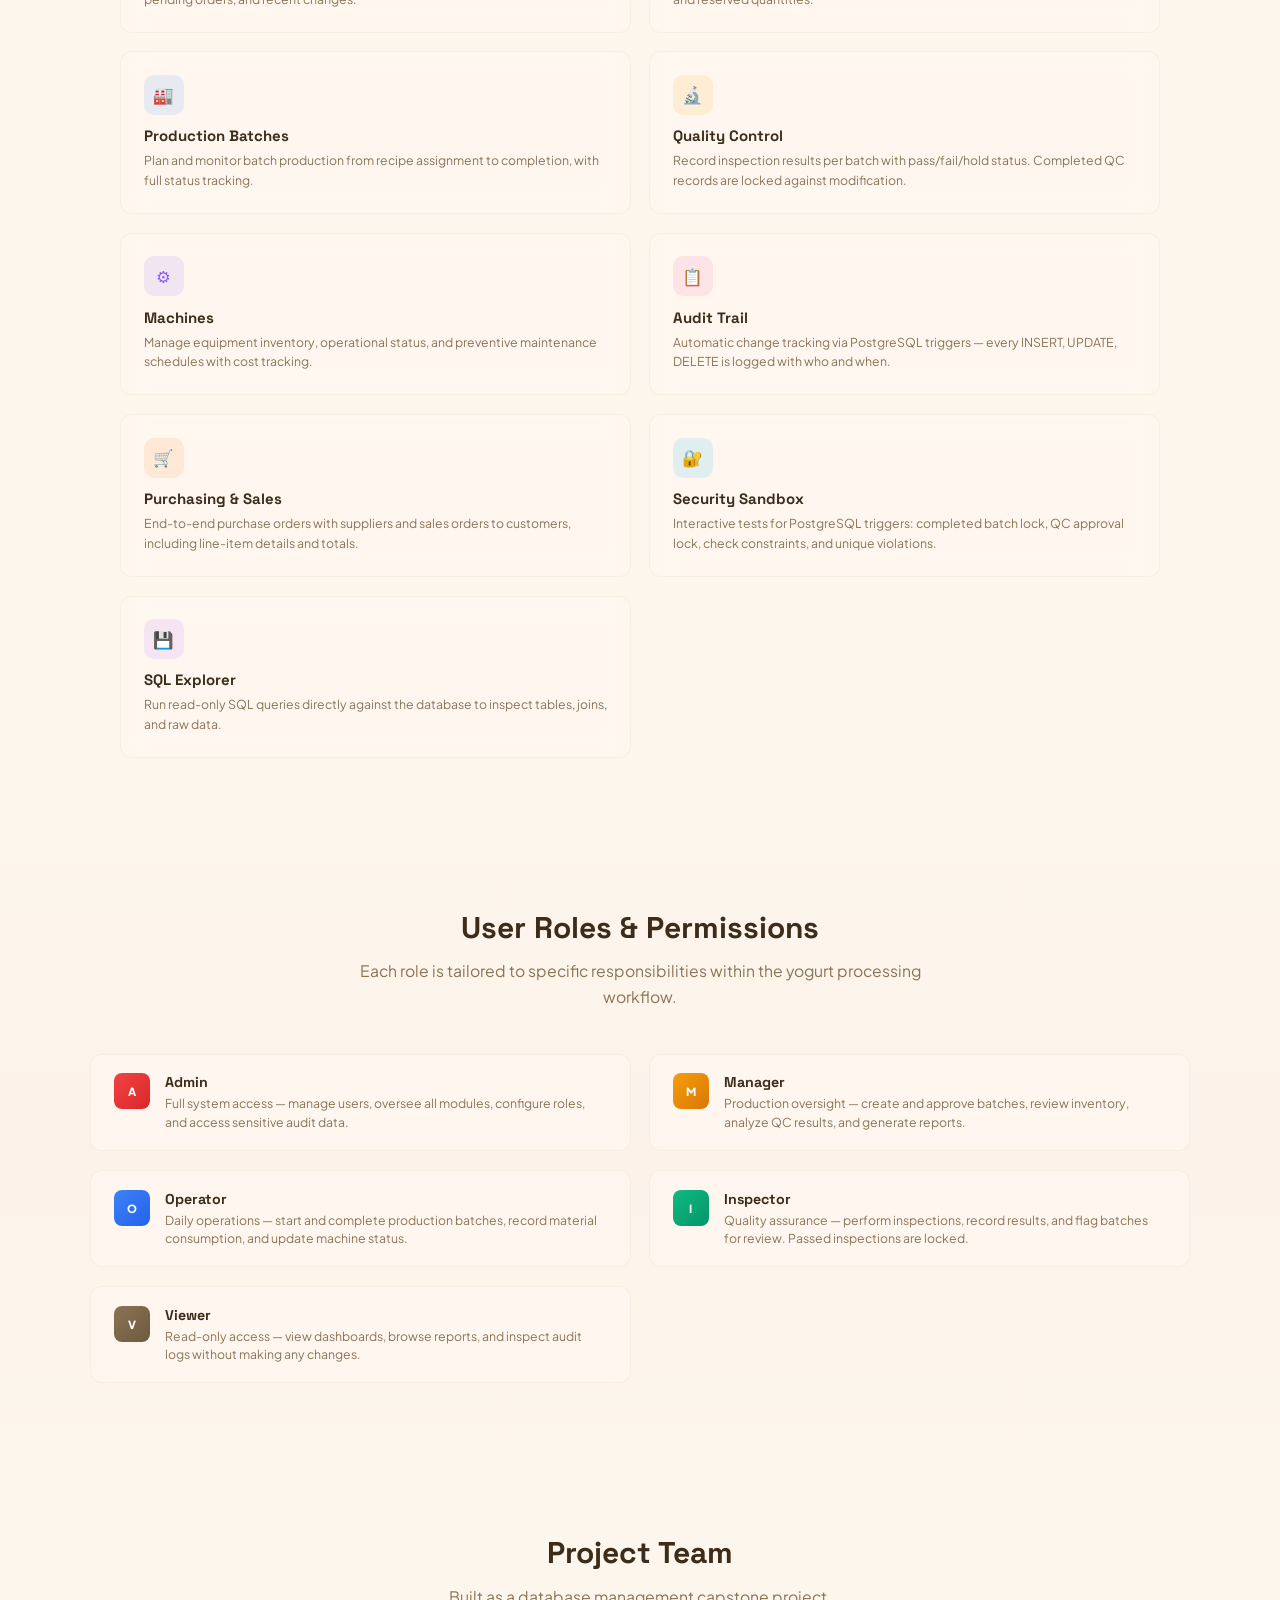
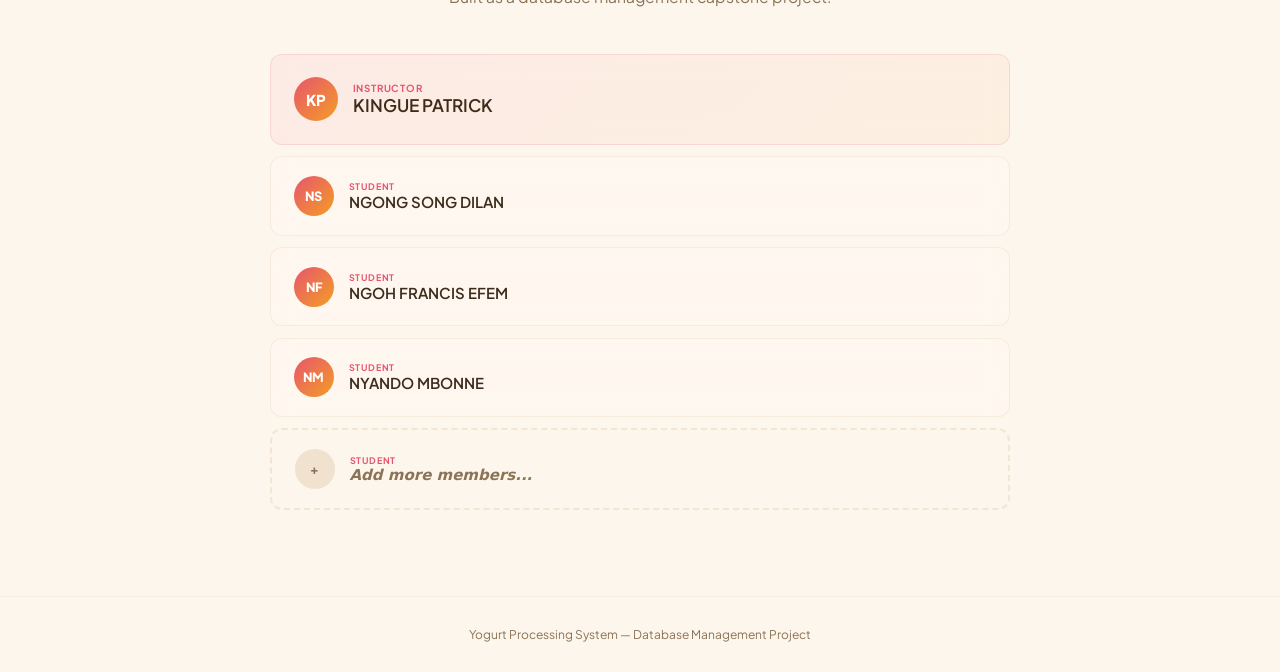
==== commit a29319f8: "Add full CRUD, reusable modal, hero credits animation, and roles-based auth" ====
--- a/yogurt_project/dashboard/templates/dashboard/landing.html
+++ b/yogurt_project/dashboard/templates/dashboard/landing.html
@@ -130,6 +130,26 @@
 .more-card:hover{transform:none;border-color:rgba(210,180,140,0.35)}
 .more-card .name{color:var(--text-sec);font-style:italic}
 
+/* ── HERO CREDITS ── */
+.hero-credits{display:flex;flex-direction:column;align-items:center;justify-content:center;gap:0.5rem;animation:fadeInCredits 0.8s ease-out both;position:absolute;inset:0;padding:2rem}
+.credit-line{font-family:var(--font-display);color:var(--text-pri);opacity:0;animation:creditReveal 0.6s ease-out forwards}
+.credit-line.small{font-size:clamp(0.8rem,2vw,1rem);letter-spacing:4px;text-transform:uppercase;color:var(--text-sec);font-weight:500}
+.credit-line.name{font-size:clamp(1.5rem,5vw,2.5rem);font-weight:800;animation-delay:0.2s}
+.credit-line.names{font-size:clamp(0.95rem,2.5vw,1.15rem);font-weight:600;color:var(--text-pri);animation-delay:0.4s}
+.credit-line.names:nth-child(6){animation-delay:0.5s}
+.credit-line.names:nth-child(7){animation-delay:0.6s}
+.credit-line.names:nth-child(8){animation-delay:0.7s}
+.credit-line.names:nth-child(9){animation-delay:0.8s}
+.credit-line.names:nth-child(10){animation-delay:0.9s}
+.credit-line.names:nth-child(11){animation-delay:1.0s}
+.credit-line.names:nth-child(12){animation-delay:1.1s}
+.credit-line.names:nth-child(13){animation-delay:1.2s}
+.credit-line.names:nth-child(14){animation-delay:1.3s}
+.credit-line.names:nth-child(15){animation-delay:1.4s}
+.credit-divider{width:60px;height:2px;background:var(--brand-primary);border-radius:2px;margin:1rem 0;opacity:0;animation:creditReveal 0.6s ease-out 0.3s forwards}
+@keyframes fadeInCredits{from{opacity:0}to{opacity:1}}
+@keyframes creditReveal{from{opacity:0;transform:translateY(20px)}to{opacity:1;transform:translateY(0)}}
+
 /* ── FOOTER ── */
 .footer{text-align:center;padding:2rem 1.5rem;color:var(--text-sec);font-size:0.8rem;border-top:1px solid rgba(210,180,140,0.12)}
 </style>
@@ -139,24 +159,50 @@
 <!-- ============================================================ -->
 <!-- HERO -->
 <!-- ============================================================ -->
-<section class="hero">
+<section class="hero" id="hero-section">
   <div class="hero-bg">
     <div class="orb"></div>
     <div class="orb"></div>
     <div class="orb"></div>
   </div>
 
-  <div class="brand-icon">Y</div>
-  <h1>Yogurt Processing System</h1>
-  <p>A comprehensive database management platform for yogurt production — tracking inventory, batches, quality control, machinery, purchasing, sales, and more.</p>
-  <div class="hero-actions">
-    <a href="/app/" class="btn btn-primary">Launch Dashboard →</a>
-    <a href="#team" class="btn btn-outline">Meet the Team</a>
-  </div>
-
-  <div class="scroll-indicator" onclick="document.getElementById('stats').scrollIntoView({behavior:'smooth'})">
-    <div class="mouse"><div class="dot"></div></div>
-    <span>Scroll</span>
+  <div id="hero-phase-1">
+    <div class="brand-icon">Y</div>
+    <h1>Yogurt Processing System</h1>
+    <p>A comprehensive database management platform for yogurt production — tracking inventory, batches, quality control, machinery, purchasing, sales, and more.</p>
+    <div class="hero-actions">
+      <a href="/app/" class="btn btn-primary">Launch Dashboard →</a>
+      <a href="#team" class="btn btn-outline">Meet the Team</a>
+    </div>
+    <div class="scroll-indicator" onclick="document.getElementById('stats').scrollIntoView({behavior:'smooth'})">
+      <div class="mouse"><div class="dot"></div></div>
+      <span>Scroll</span>
+    </div>
+  </div>
+
+  <div id="hero-phase-2" class="hero-credits" style="opacity:0;display:none">
+    <div class="credit-line small">PROJECT ASSIGNED BY</div>
+    <div class="credit-line name">Eng. Kingue Patrick</div>
+    <div class="credit-divider"></div>
+    <div class="credit-line small">COMPLETED BY GROUP 12</div>
+    <div class="credit-line names">Tsopou Folack Merveille (Leader)</div>
+    <div class="credit-line names">Nyando Mbone (Co-Leader)</div>
+    <div class="credit-line names">Ngong Song Dilan</div>
+    <div class="credit-line names">Tsafack Kamfack Andy Pedro</div>
+    <div class="credit-line names">Gweth Bi Balep Etienne</div>
+    <div class="credit-line names">Yeyetio Didier Guesmel</div>
+    <div class="credit-line names">Yunkung Glen Yunkung</div>
+    <div class="credit-line names">Ngoh Francis Efem</div>
+    <div class="credit-line names">Dze Awesome Buh</div>
+    <div class="credit-line names">Mbelle Christian</div>
+    <div class="credit-line names">Azebove Fortune Morel</div>
+  </div>
+
+  <div id="hero-phase-3" class="hero-credits" style="opacity:0;display:none">
+    <div class="credit-line small">LAUNCH THE SYSTEM</div>
+    <div class="hero-actions" style="margin-top:1.5rem;justify-content:center">
+      <a href="/app/" class="btn btn-primary">Launch Dashboard →</a>
+    </div>
   </div>
 </section>
 
@@ -362,6 +408,33 @@
 }, { threshold: 0.5 });
 
 document.querySelectorAll('[data-count]').forEach(el => counterObserver.observe(el));
+
+// Hero fade sequence: hero → credits → launch
+(function() {
+  const phase1 = document.getElementById('hero-phase-1');
+  const phase2 = document.getElementById('hero-phase-2');
+  const phase3 = document.getElementById('hero-phase-3');
+  if (!phase1 || !phase2 || !phase3) return;
+
+  setTimeout(() => {
+    phase1.style.transition = 'opacity 1s ease';
+    phase1.style.opacity = '0';
+    setTimeout(() => {
+      phase1.style.display = 'none';
+      phase2.style.display = 'flex';
+      phase2.style.opacity = '1';
+      setTimeout(() => {
+        phase2.style.transition = 'opacity 1s ease';
+        phase2.style.opacity = '0';
+        setTimeout(() => {
+          phase2.style.display = 'none';
+          phase3.style.display = 'flex';
+          phase3.style.opacity = '1';
+        }, 1000);
+      }, 10000);
+    }, 1000);
+  }, 4000);
+})();
 </script>
 </body>
 </html>
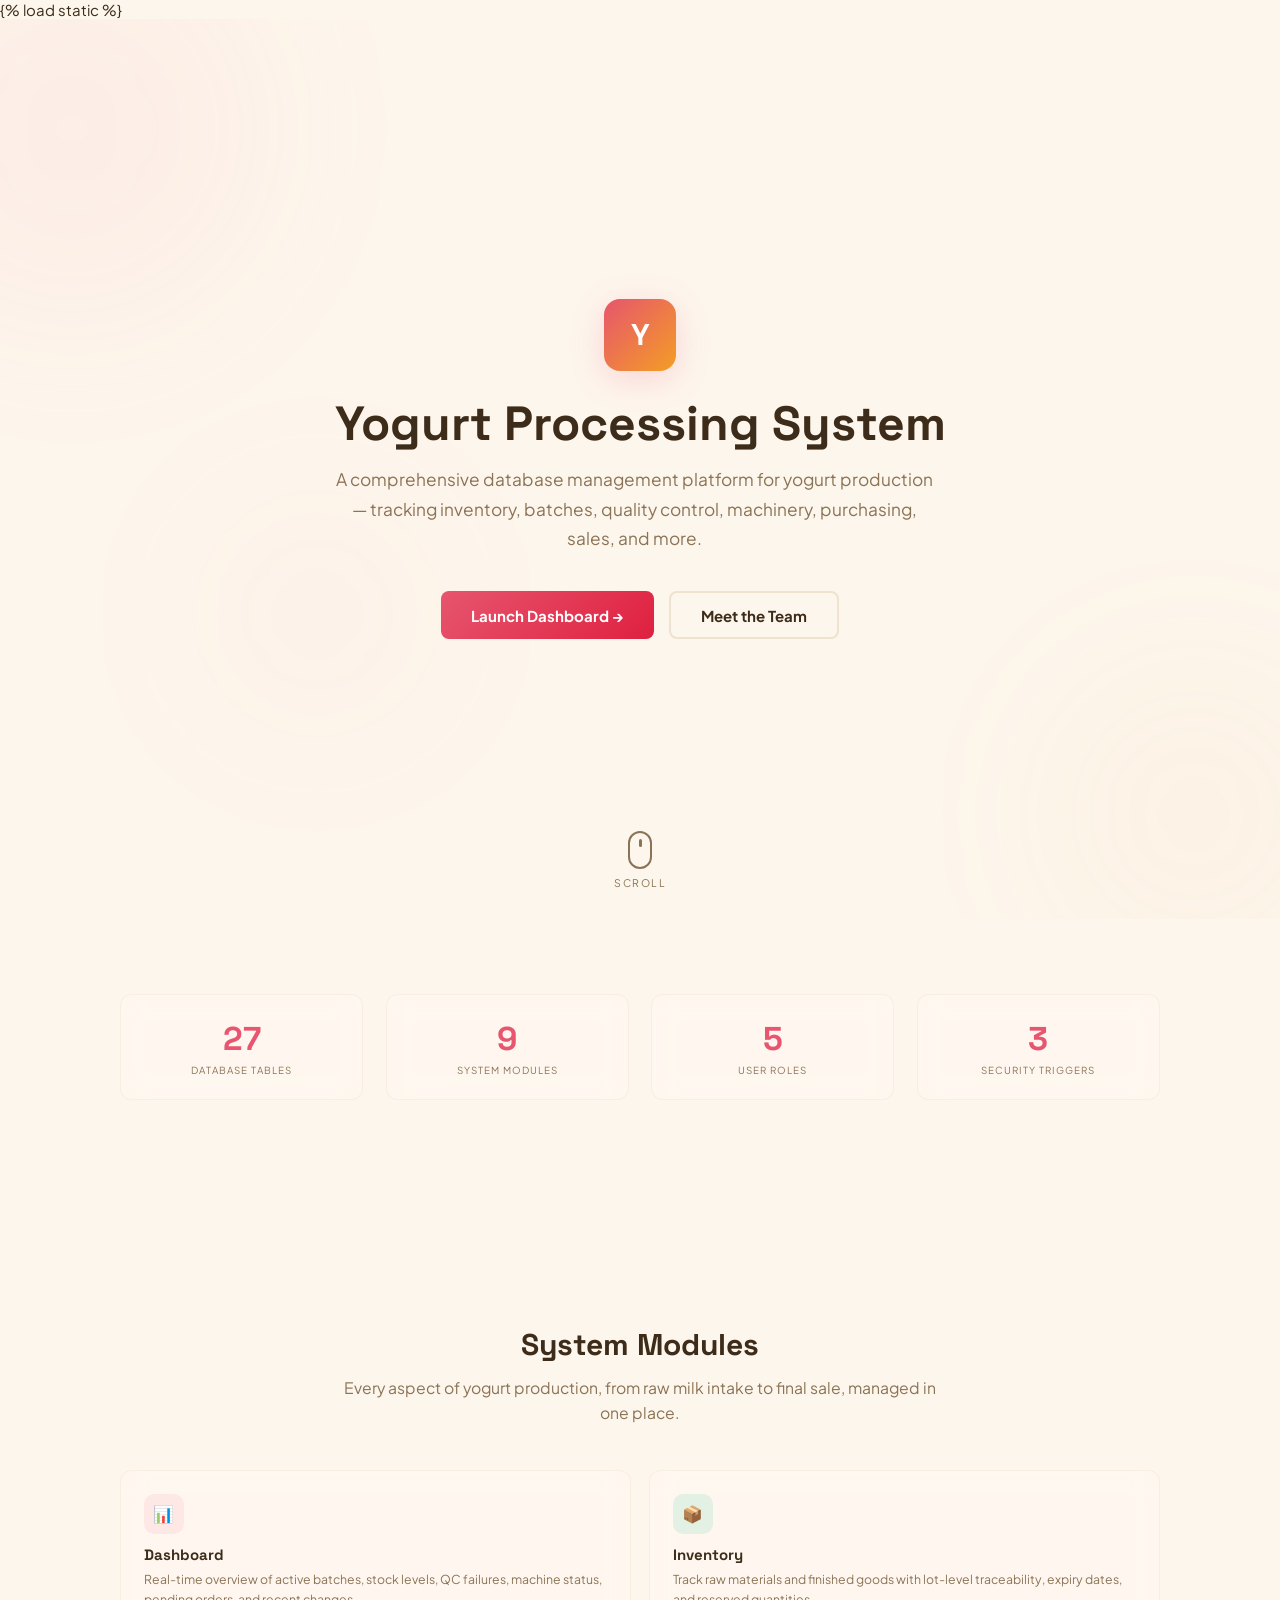
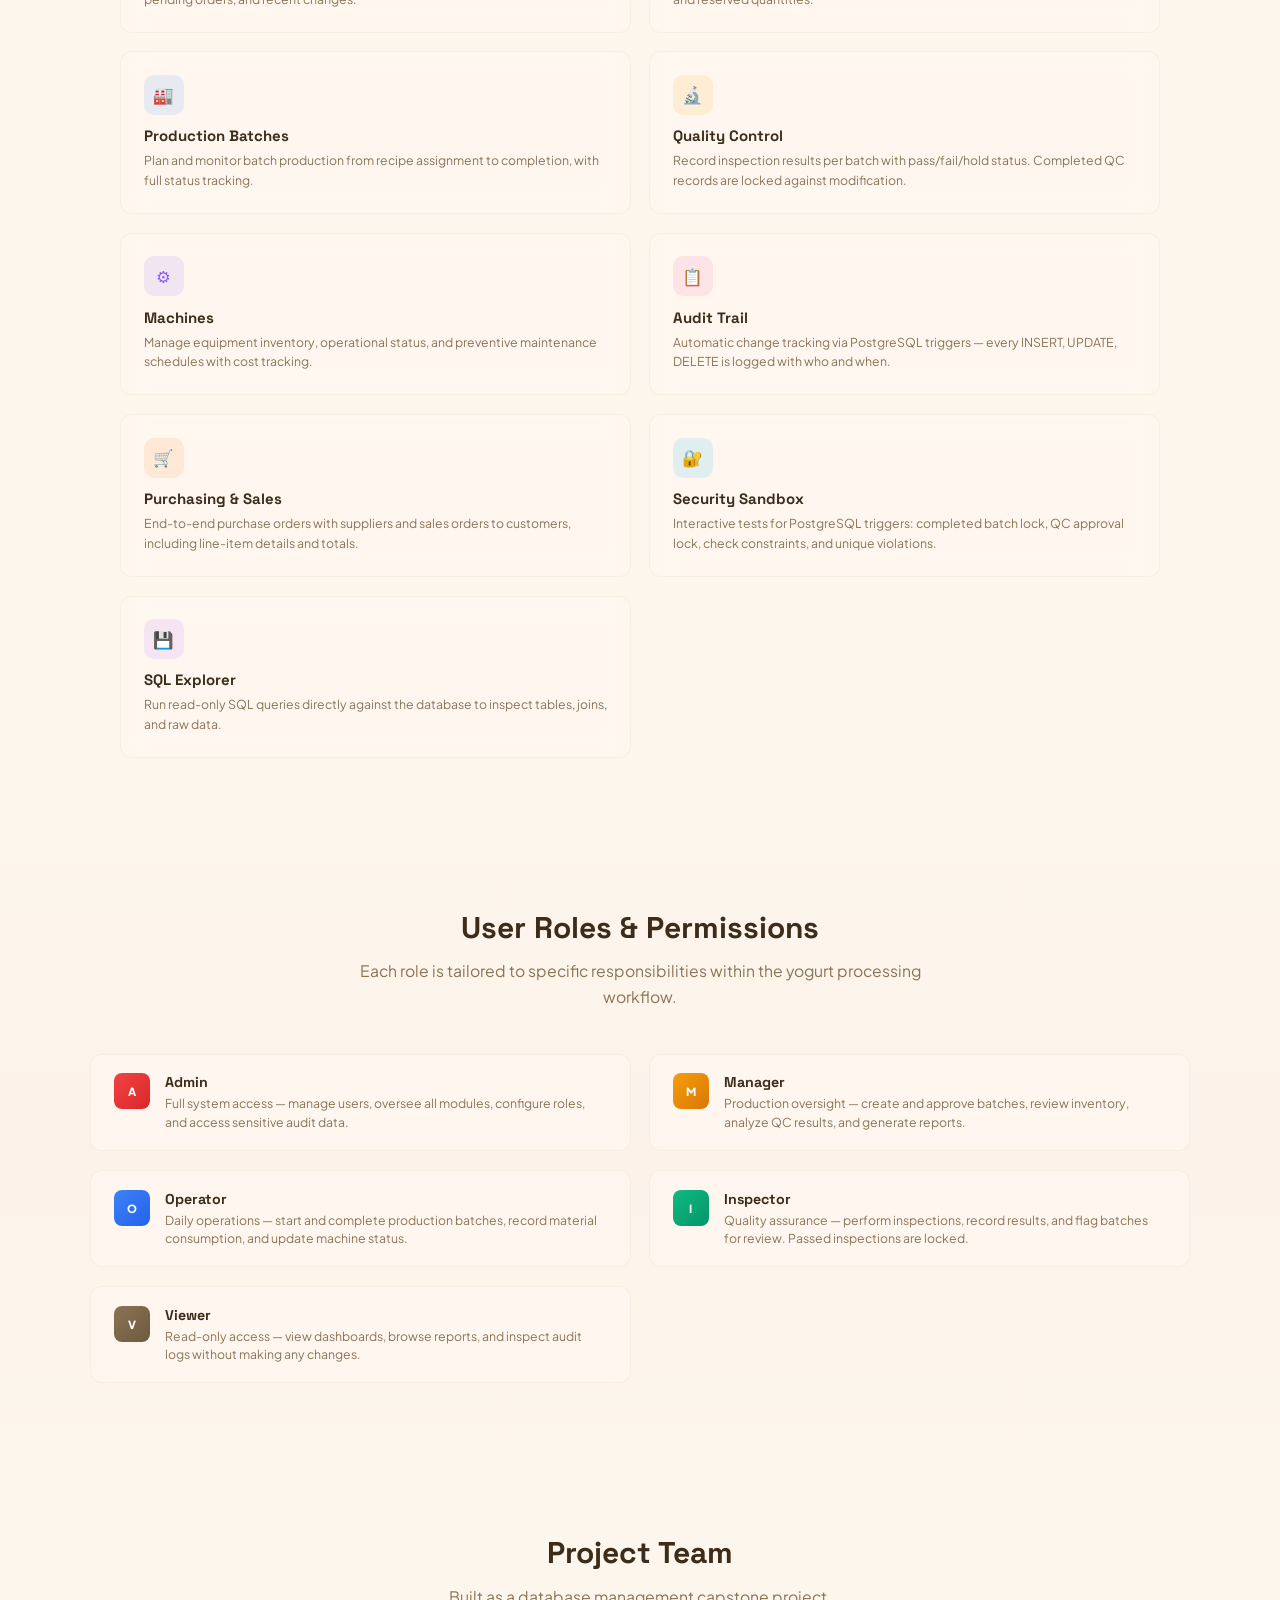
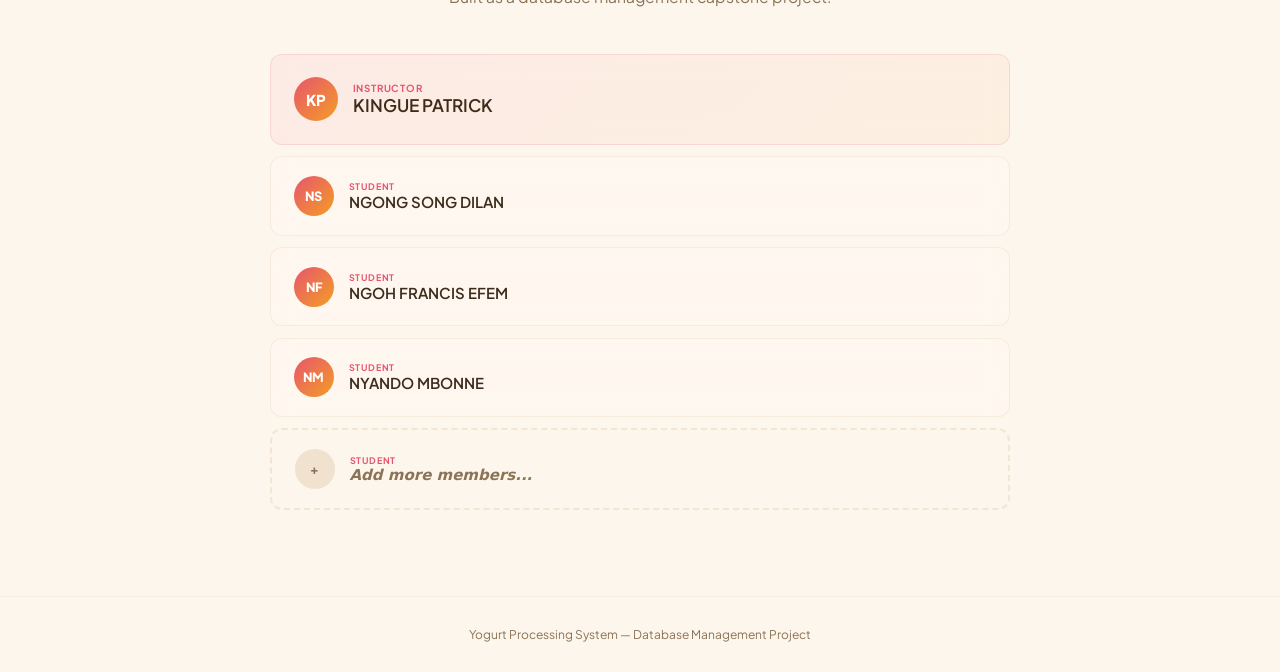
==== commit a743154b: "Fix hero credits layout: two-column grid for names, smaller fonts, compact spacing" ====
--- a/yogurt_project/dashboard/templates/dashboard/landing.html
+++ b/yogurt_project/dashboard/templates/dashboard/landing.html
@@ -131,22 +131,25 @@
 .more-card .name{color:var(--text-sec);font-style:italic}
 
 /* ── HERO CREDITS ── */
-.hero-credits{display:flex;flex-direction:column;align-items:center;justify-content:center;gap:0.5rem;animation:fadeInCredits 0.8s ease-out both;position:absolute;inset:0;padding:2rem}
+.hero-credits{display:flex;flex-direction:column;align-items:center;justify-content:center;gap:0.5rem;animation:fadeInCredits 0.8s ease-out both;position:absolute;inset:0;padding:2rem;overflow-y:auto}
 .credit-line{font-family:var(--font-display);color:var(--text-pri);opacity:0;animation:creditReveal 0.6s ease-out forwards}
-.credit-line.small{font-size:clamp(0.8rem,2vw,1rem);letter-spacing:4px;text-transform:uppercase;color:var(--text-sec);font-weight:500}
-.credit-line.name{font-size:clamp(1.5rem,5vw,2.5rem);font-weight:800;animation-delay:0.2s}
-.credit-line.names{font-size:clamp(0.95rem,2.5vw,1.15rem);font-weight:600;color:var(--text-pri);animation-delay:0.4s}
-.credit-line.names:nth-child(6){animation-delay:0.5s}
-.credit-line.names:nth-child(7){animation-delay:0.6s}
-.credit-line.names:nth-child(8){animation-delay:0.7s}
-.credit-line.names:nth-child(9){animation-delay:0.8s}
-.credit-line.names:nth-child(10){animation-delay:0.9s}
-.credit-line.names:nth-child(11){animation-delay:1.0s}
-.credit-line.names:nth-child(12){animation-delay:1.1s}
-.credit-line.names:nth-child(13){animation-delay:1.2s}
-.credit-line.names:nth-child(14){animation-delay:1.3s}
-.credit-line.names:nth-child(15){animation-delay:1.4s}
-.credit-divider{width:60px;height:2px;background:var(--brand-primary);border-radius:2px;margin:1rem 0;opacity:0;animation:creditReveal 0.6s ease-out 0.3s forwards}
+.credit-line.small{font-size:clamp(0.65rem,1.5vw,0.8rem);letter-spacing:3px;text-transform:uppercase;color:var(--text-sec);font-weight:500}
+.credit-line.name{font-size:clamp(1.1rem,3.5vw,1.6rem);font-weight:800;animation-delay:0.2s}
+.names-grid{display:grid;grid-template-columns:1fr 1fr;gap:0.25rem 1.5rem;margin-top:0.5rem;max-width:700px;width:100%}
+.credit-line.names{font-size:clamp(0.75rem,1.8vw,0.9rem);font-weight:600;color:var(--text-pri);text-align:center}
+.names-grid > .credit-line{opacity:0;animation:creditReveal 0.5s ease-out forwards}
+.names-grid > .credit-line:nth-child(1){animation-delay:0.1s}
+.names-grid > .credit-line:nth-child(2){animation-delay:0.2s}
+.names-grid > .credit-line:nth-child(3){animation-delay:0.3s}
+.names-grid > .credit-line:nth-child(4){animation-delay:0.4s}
+.names-grid > .credit-line:nth-child(5){animation-delay:0.5s}
+.names-grid > .credit-line:nth-child(6){animation-delay:0.6s}
+.names-grid > .credit-line:nth-child(7){animation-delay:0.7s}
+.names-grid > .credit-line:nth-child(8){animation-delay:0.8s}
+.names-grid > .credit-line:nth-child(9){animation-delay:0.9s}
+.names-grid > .credit-line:nth-child(10){animation-delay:1.0s}
+.names-grid > .credit-line:nth-child(11){animation-delay:1.1s}
+.credit-divider{width:40px;height:2px;background:var(--brand-primary);border-radius:2px;margin:0.5rem 0;opacity:0;animation:creditReveal 0.6s ease-out 0.3s forwards}
 @keyframes fadeInCredits{from{opacity:0}to{opacity:1}}
 @keyframes creditReveal{from{opacity:0;transform:translateY(20px)}to{opacity:1;transform:translateY(0)}}
 
@@ -185,17 +188,19 @@
     <div class="credit-line name">Eng. Kingue Patrick</div>
     <div class="credit-divider"></div>
     <div class="credit-line small">COMPLETED BY GROUP 12</div>
-    <div class="credit-line names">Tsopou Folack Merveille (Leader)</div>
-    <div class="credit-line names">Nyando Mbone (Co-Leader)</div>
-    <div class="credit-line names">Ngong Song Dilan</div>
-    <div class="credit-line names">Tsafack Kamfack Andy Pedro</div>
-    <div class="credit-line names">Gweth Bi Balep Etienne</div>
-    <div class="credit-line names">Yeyetio Didier Guesmel</div>
-    <div class="credit-line names">Yunkung Glen Yunkung</div>
-    <div class="credit-line names">Ngoh Francis Efem</div>
-    <div class="credit-line names">Dze Awesome Buh</div>
-    <div class="credit-line names">Mbelle Christian</div>
-    <div class="credit-line names">Azebove Fortune Morel</div>
+    <div class="names-grid">
+      <div class="credit-line names">Tsopou Folack Merveille (Leader)</div>
+      <div class="credit-line names">Nyando Mbone (Co-Leader)</div>
+      <div class="credit-line names">Ngong Song Dilan</div>
+      <div class="credit-line names">Tsafack Kamfack Andy Pedro</div>
+      <div class="credit-line names">Gweth Bi Balep Etienne</div>
+      <div class="credit-line names">Yeyetio Didier Guesmel</div>
+      <div class="credit-line names">Yunkung Glen Yunkung</div>
+      <div class="credit-line names">Ngoh Francis Efem</div>
+      <div class="credit-line names">Dze Awesome Buh</div>
+      <div class="credit-line names">Mbelle Christian</div>
+      <div class="credit-line names">Azebove Fortune Morel</div>
+    </div>
   </div>
 
   <div id="hero-phase-3" class="hero-credits" style="opacity:0;display:none">
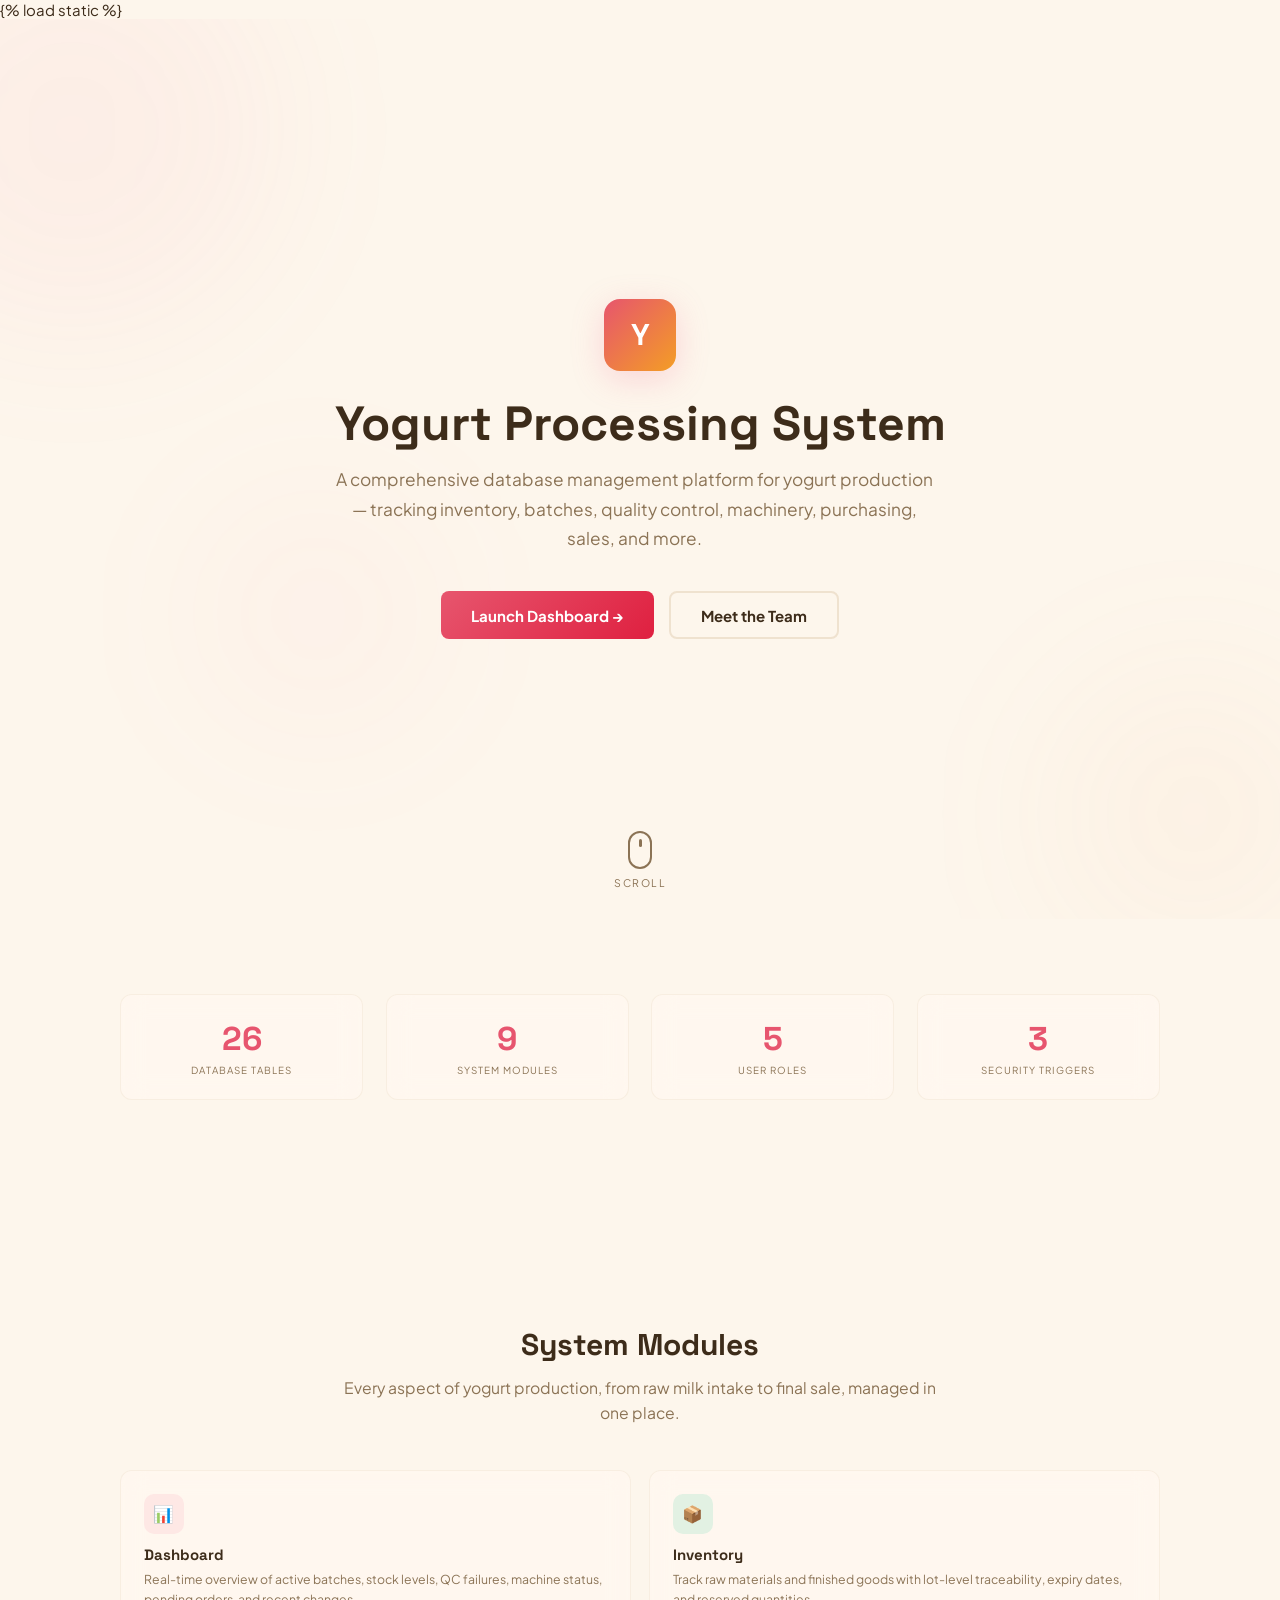
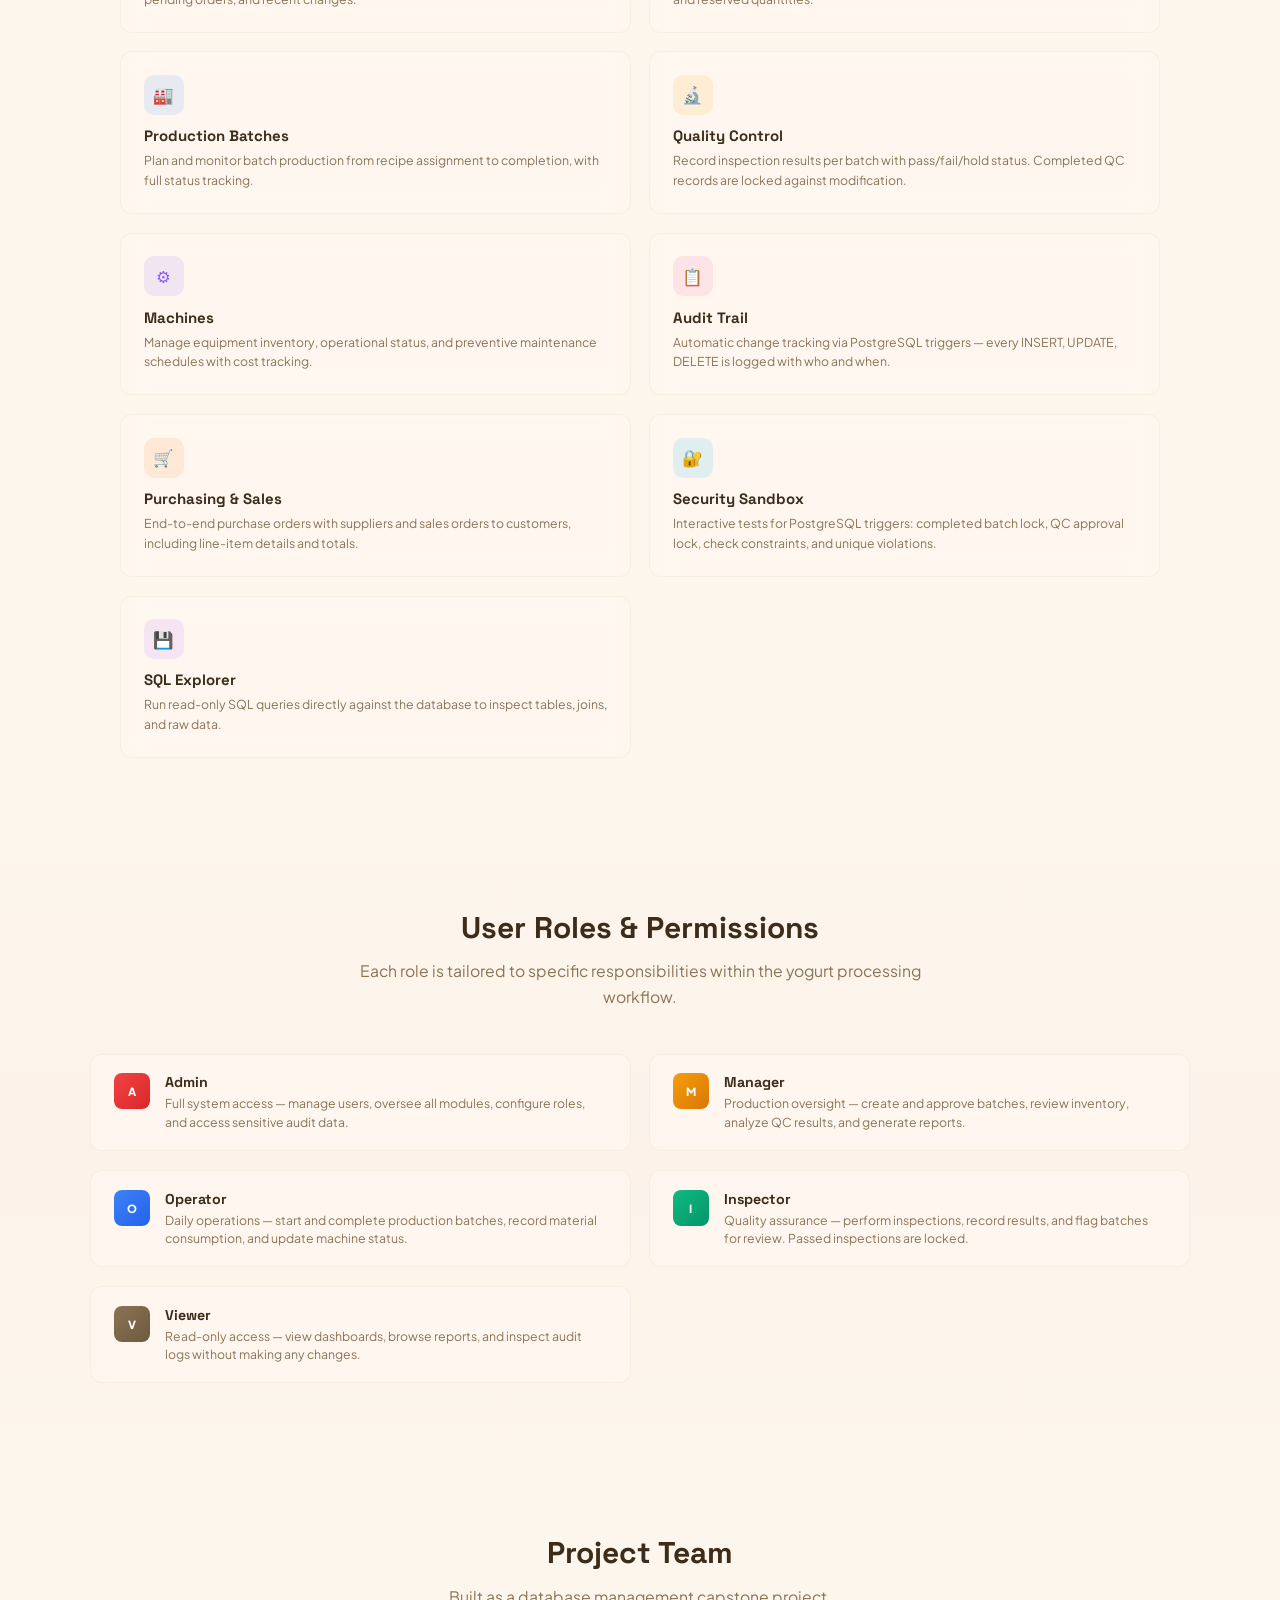
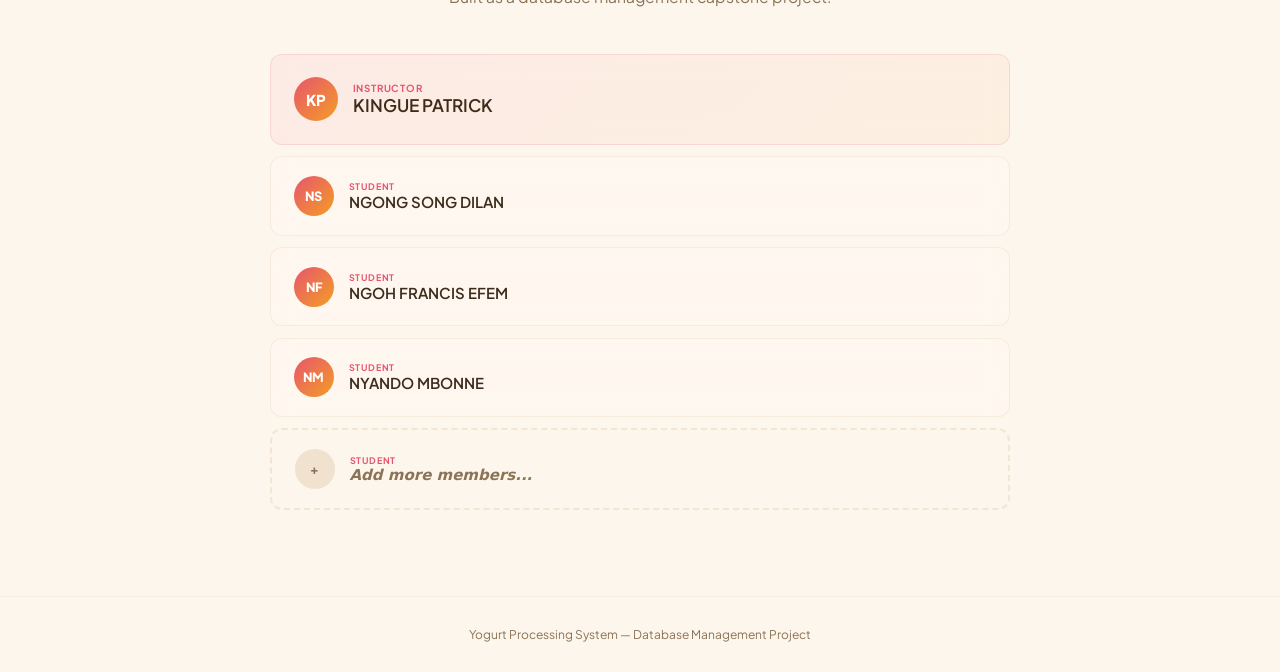
==== commit f8720fad: "Reduce hero credits display from 10s to 6s" ====
--- a/yogurt_project/dashboard/templates/dashboard/landing.html
+++ b/yogurt_project/dashboard/templates/dashboard/landing.html
@@ -436,7 +436,7 @@
           phase3.style.display = 'flex';
           phase3.style.opacity = '1';
         }, 1000);
-      }, 10000);
+      }, 6000);
     }, 1000);
   }, 4000);
 })();
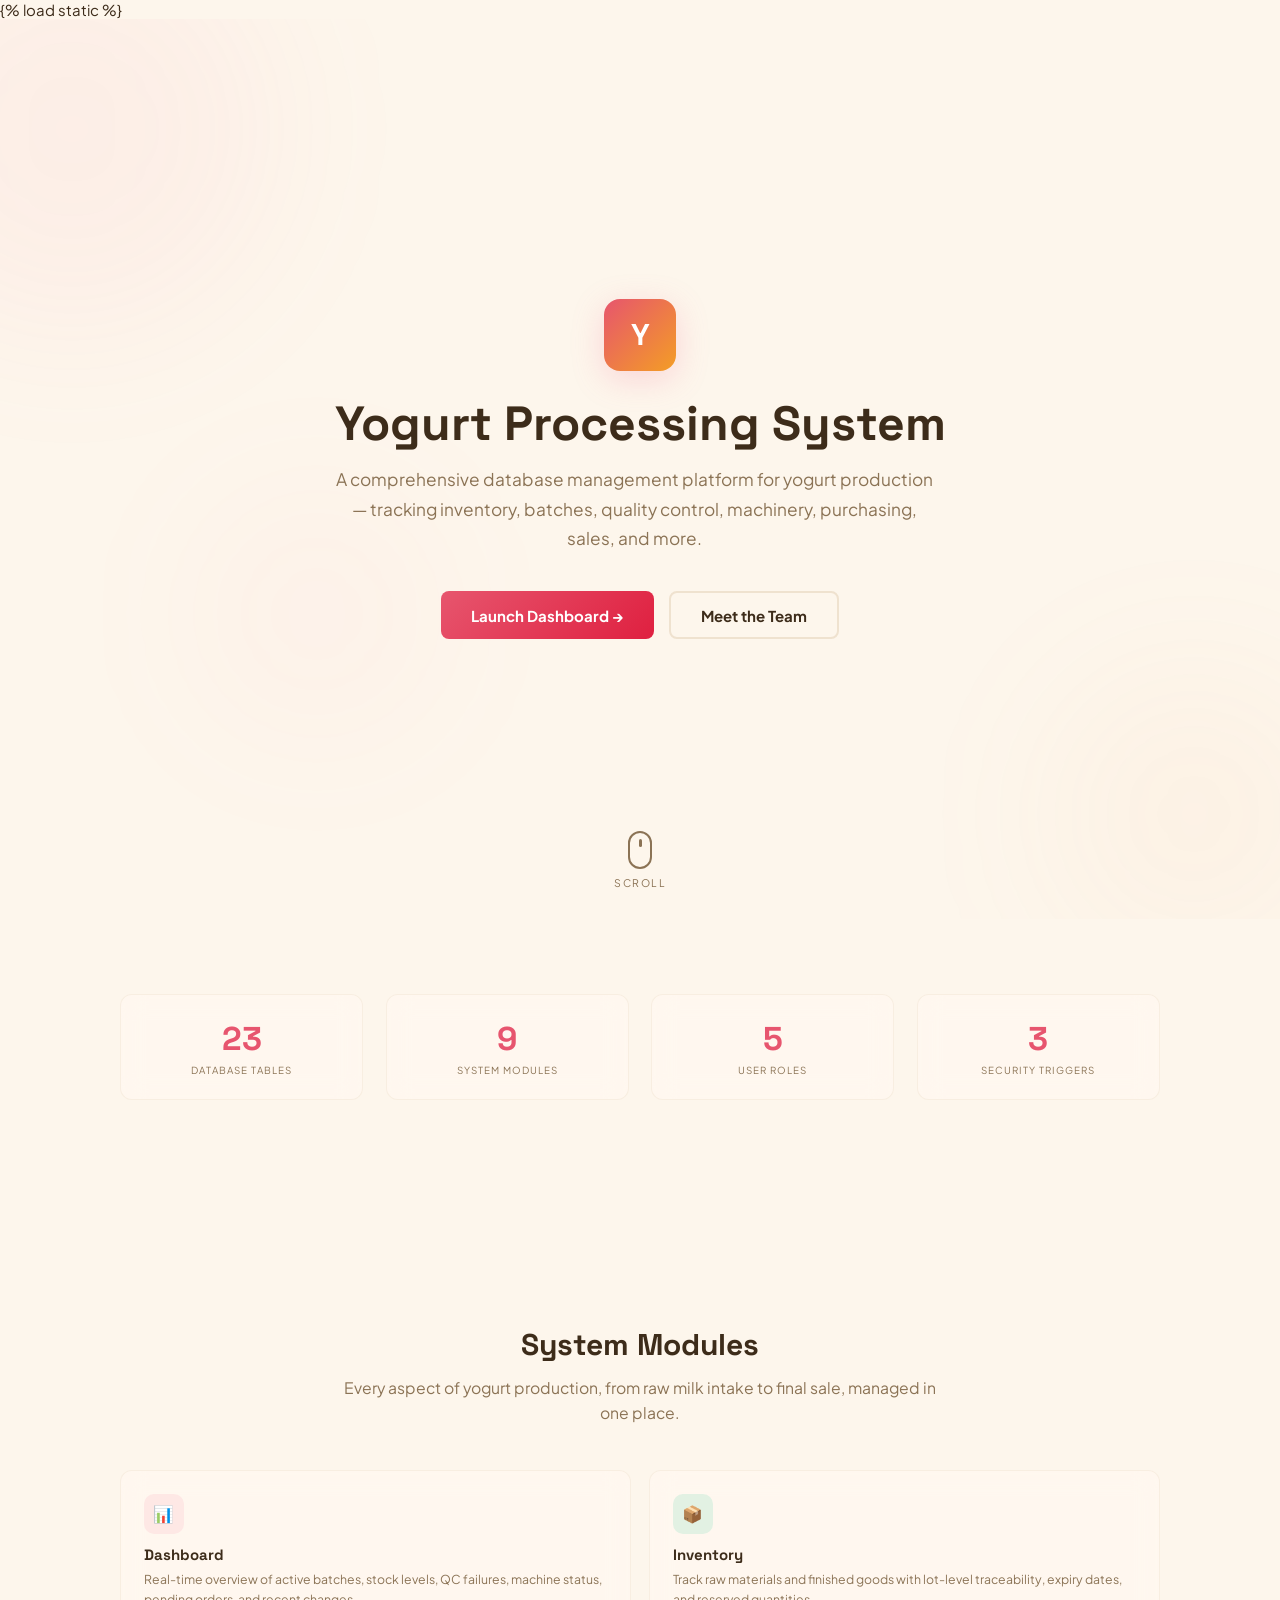
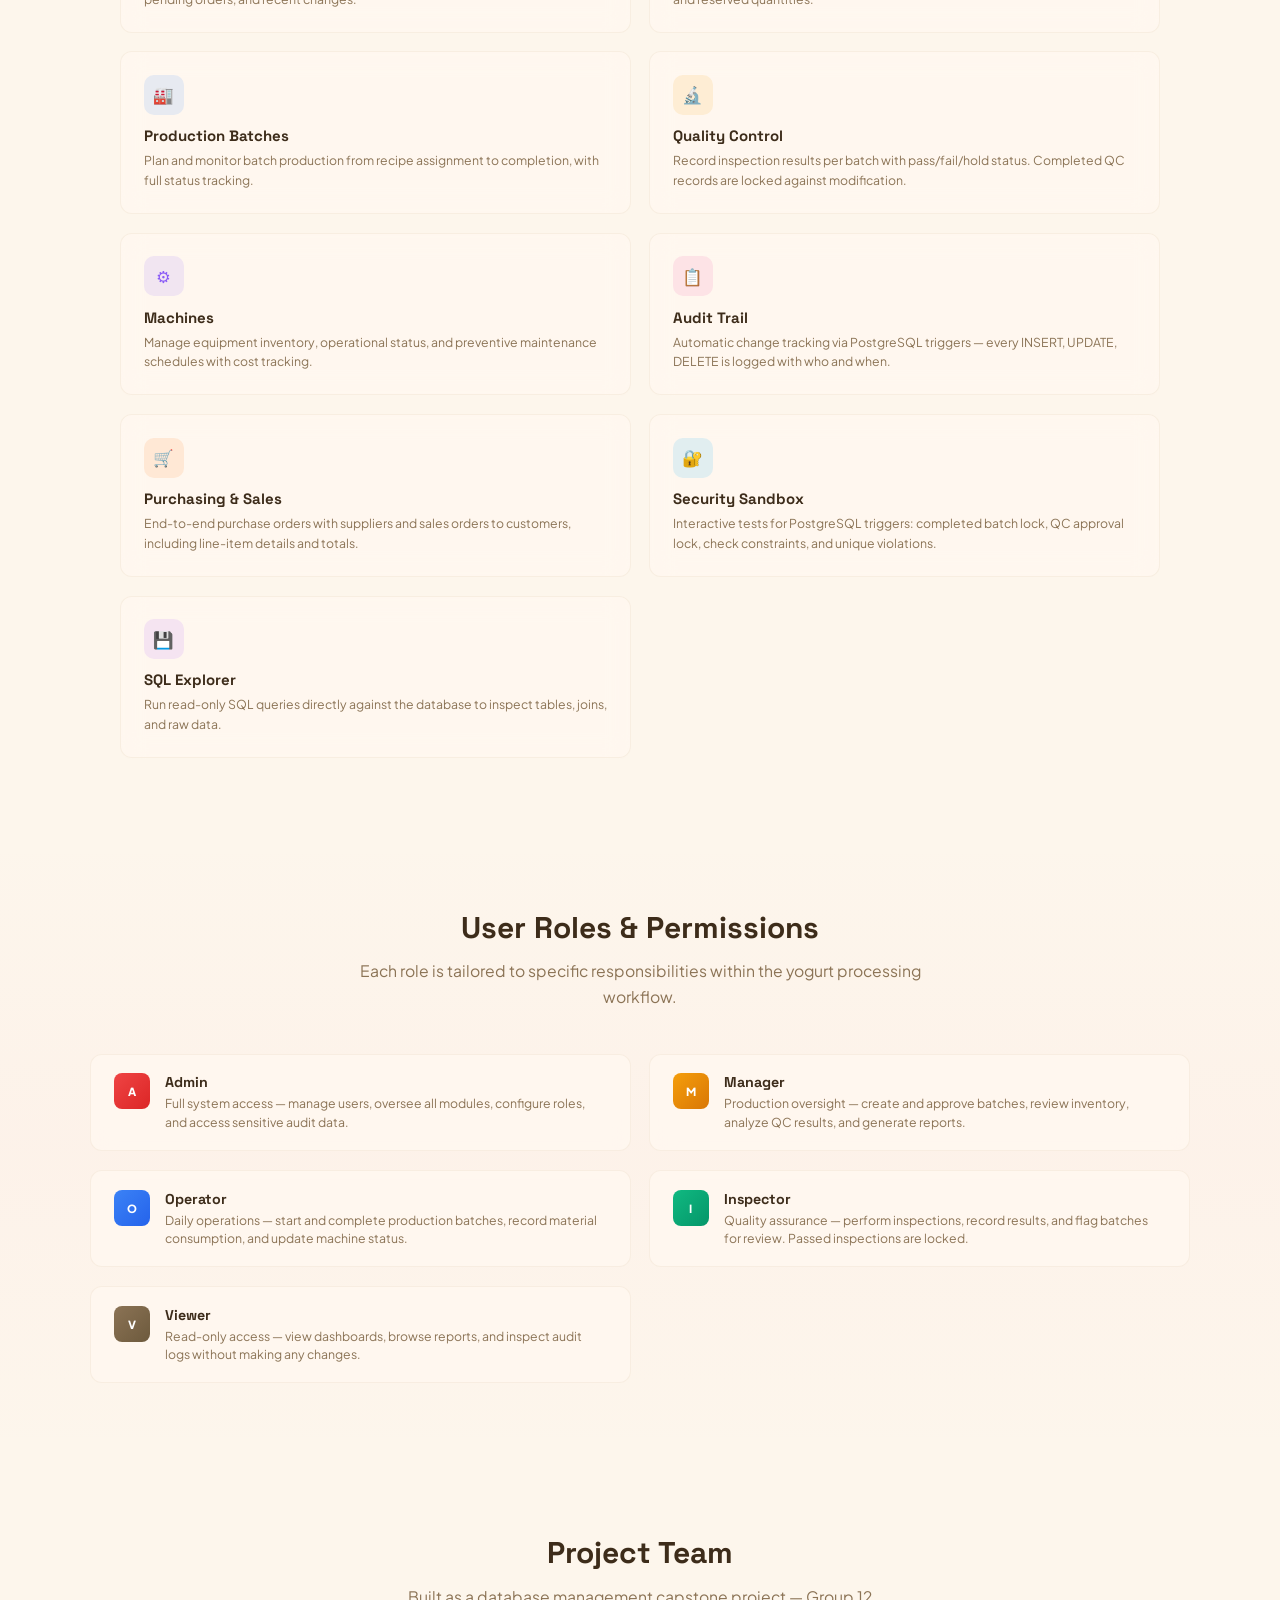
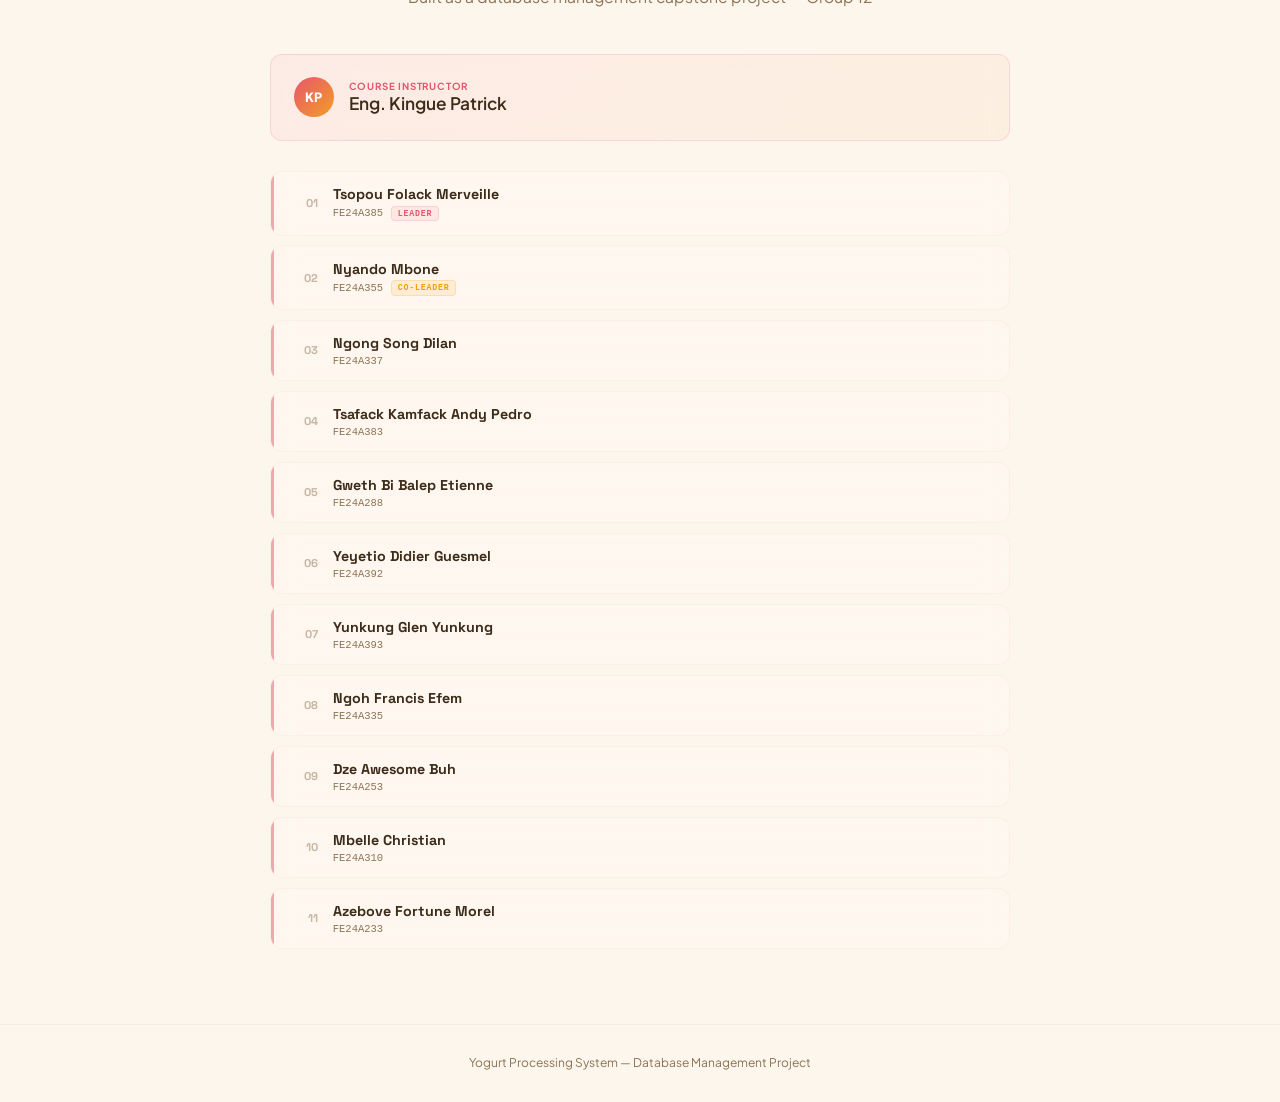
==== commit 1bca0e3b: "Update team section with all 11 members + matricules, larger hero credit fonts, member card styling" ====
--- a/yogurt_project/dashboard/templates/dashboard/landing.html
+++ b/yogurt_project/dashboard/templates/dashboard/landing.html
@@ -125,18 +125,30 @@
 .instructor-card{background:linear-gradient(135deg,rgba(244,114,150,0.08),rgba(244,165,96,0.08));border:1px solid rgba(244,114,150,0.2);padding:1.5rem}
 .instructor-card .role-tag{color:var(--brand-primary);font-size:0.65rem}
 .instructor-card .name{font-size:1.15rem}
-.instructor-card .avatar{width:44px;height:44px;font-size:1rem}
 .more-card{border:2px dashed rgba(210,180,140,0.25);background:transparent;backdrop-filter:none;cursor:default}
 .more-card:hover{transform:none;border-color:rgba(210,180,140,0.35)}
 .more-card .name{color:var(--text-sec);font-style:italic}
+
+/* ── MEMBER CARDS ── */
+.member-card{display:flex;align-items:center;gap:1rem;padding:0.9rem 1.25rem;background:rgba(255,248,240,0.8);backdrop-filter:blur(12px);border:1px solid rgba(210,180,140,0.12);border-radius:var(--radius);transition:all 0.3s ease;position:relative;overflow:hidden}
+.member-card::before{content:'';position:absolute;left:0;top:0;bottom:0;width:3px;background:var(--brand-primary);border-radius:0 3px 3px 0;opacity:0.5}
+.member-card:hover{transform:translateX(4px);border-color:rgba(244,114,150,0.2);box-shadow:0 4px 16px rgba(244,114,150,0.06)}
+.member-card:hover::before{opacity:1}
+.member-num{font-family:var(--font-display);font-size:0.75rem;font-weight:800;color:var(--text-sec);opacity:0.5;min-width:28px;text-align:right}
+.member-info{flex:1}
+.member-name{font-family:var(--font-display);font-size:0.95rem;font-weight:700;color:var(--text-pri)}
+.member-meta{font-size:0.7rem;color:var(--text-sec);font-family:var(--font-mono);margin-top:0.15rem;display:flex;align-items:center;gap:0.5rem}
+.member-role{font-size:0.55rem;font-weight:700;text-transform:uppercase;letter-spacing:0.8px;padding:0.15rem 0.4rem;border-radius:4px}
+.member-role.leader{background:rgba(244,114,150,0.12);color:var(--brand-primary);border:1px solid rgba(244,114,150,0.2)}
+.member-role.coleader{background:rgba(245,158,11,0.12);color:#F59E0B;border:1px solid rgba(245,158,11,0.2)}
 
 /* ── HERO CREDITS ── */
 .hero-credits{display:flex;flex-direction:column;align-items:center;justify-content:center;gap:0.5rem;animation:fadeInCredits 0.8s ease-out both;position:absolute;inset:0;padding:2rem;overflow-y:auto}
 .credit-line{font-family:var(--font-display);color:var(--text-pri);opacity:0;animation:creditReveal 0.6s ease-out forwards}
 .credit-line.small{font-size:clamp(0.65rem,1.5vw,0.8rem);letter-spacing:3px;text-transform:uppercase;color:var(--text-sec);font-weight:500}
 .credit-line.name{font-size:clamp(1.1rem,3.5vw,1.6rem);font-weight:800;animation-delay:0.2s}
-.names-grid{display:grid;grid-template-columns:1fr 1fr;gap:0.25rem 1.5rem;margin-top:0.5rem;max-width:700px;width:100%}
-.credit-line.names{font-size:clamp(0.75rem,1.8vw,0.9rem);font-weight:600;color:var(--text-pri);text-align:center}
+.names-grid{display:grid;grid-template-columns:1fr 1fr;gap:0.35rem 1rem;margin-top:0.75rem;max-width:680px;width:100%}
+.credit-line.names{font-size:clamp(0.85rem,2vw,1.05rem);font-weight:700;color:var(--text-pri);text-align:center;font-family:var(--font-display);padding:0.2rem 0.5rem;background:rgba(255,248,240,0.3);border-radius:4px;letter-spacing:0.3px}
 .names-grid > .credit-line{opacity:0;animation:creditReveal 0.5s ease-out forwards}
 .names-grid > .credit-line:nth-child(1){animation-delay:0.1s}
 .names-grid > .credit-line:nth-child(2){animation-delay:0.2s}
@@ -330,45 +342,94 @@
 <!-- ============================================================ -->
 <section id="team" class="team-section">
   <h2 class="section-title fade-up">Project Team</h2>
-  <p class="section-sub fade-up">Built as a database management capstone project.</p>
-
-  <div class="fade-up">
+  <p class="section-sub fade-up">Built as a database management capstone project — Group 12</p>
+
+  <div class="fade-up" style="margin-bottom:2rem">
     <div class="credit-card instructor-card">
       <div class="avatar">KP</div>
       <div>
-        <div class="role-tag">Instructor</div>
-        <div class="name">KINGUE PATRICK</div>
-      </div>
-    </div>
-  </div>
-
-  <div class="stagger">
-    <div class="credit-card">
-      <div class="avatar">NS</div>
-      <div>
-        <div class="role-tag">Student</div>
-        <div class="name">NGONG SONG DILAN</div>
-      </div>
-    </div>
-    <div class="credit-card">
-      <div class="avatar">NF</div>
-      <div>
-        <div class="role-tag">Student</div>
-        <div class="name">NGOH FRANCIS EFEM</div>
-      </div>
-    </div>
-    <div class="credit-card">
-      <div class="avatar">NM</div>
-      <div>
-        <div class="role-tag">Student</div>
-        <div class="name">NYANDO MBONNE</div>
-      </div>
-    </div>
-    <div class="credit-card more-card">
-      <div class="avatar" style="background:rgba(210,180,140,0.3);color:var(--text-sec)">+</div>
-      <div>
-        <div class="role-tag">Student</div>
-        <div class="name muted">Add more members...</div>
+        <div class="role-tag">Course Instructor</div>
+        <div class="name">Eng. Kingue Patrick</div>
+      </div>
+    </div>
+  </div>
+
+  <div style="display:grid;grid-template-columns:1fr;gap:0.65rem" class="stagger">
+    <div class="member-card">
+      <div class="member-num">01</div>
+      <div class="member-info">
+        <div class="member-name">Tsopou Folack Merveille</div>
+        <div class="member-meta">FE24A385 <span class="member-role leader">Leader</span></div>
+      </div>
+    </div>
+    <div class="member-card">
+      <div class="member-num">02</div>
+      <div class="member-info">
+        <div class="member-name">Nyando Mbone</div>
+        <div class="member-meta">FE24A355 <span class="member-role coleader">Co-Leader</span></div>
+      </div>
+    </div>
+    <div class="member-card">
+      <div class="member-num">03</div>
+      <div class="member-info">
+        <div class="member-name">Ngong Song Dilan</div>
+        <div class="member-meta">FE24A337</div>
+      </div>
+    </div>
+    <div class="member-card">
+      <div class="member-num">04</div>
+      <div class="member-info">
+        <div class="member-name">Tsafack Kamfack Andy Pedro</div>
+        <div class="member-meta">FE24A383</div>
+      </div>
+    </div>
+    <div class="member-card">
+      <div class="member-num">05</div>
+      <div class="member-info">
+        <div class="member-name">Gweth Bi Balep Etienne</div>
+        <div class="member-meta">FE24A288</div>
+      </div>
+    </div>
+    <div class="member-card">
+      <div class="member-num">06</div>
+      <div class="member-info">
+        <div class="member-name">Yeyetio Didier Guesmel</div>
+        <div class="member-meta">FE24A392</div>
+      </div>
+    </div>
+    <div class="member-card">
+      <div class="member-num">07</div>
+      <div class="member-info">
+        <div class="member-name">Yunkung Glen Yunkung</div>
+        <div class="member-meta">FE24A393</div>
+      </div>
+    </div>
+    <div class="member-card">
+      <div class="member-num">08</div>
+      <div class="member-info">
+        <div class="member-name">Ngoh Francis Efem</div>
+        <div class="member-meta">FE24A335</div>
+      </div>
+    </div>
+    <div class="member-card">
+      <div class="member-num">09</div>
+      <div class="member-info">
+        <div class="member-name">Dze Awesome Buh</div>
+        <div class="member-meta">FE24A253</div>
+      </div>
+    </div>
+    <div class="member-card">
+      <div class="member-num">10</div>
+      <div class="member-info">
+        <div class="member-name">Mbelle Christian</div>
+        <div class="member-meta">FE24A310</div>
+      </div>
+    </div>
+    <div class="member-card">
+      <div class="member-num">11</div>
+      <div class="member-info">
+        <div class="member-name">Azebove Fortune Morel</div>
+        <div class="member-meta">FE24A233</div>
       </div>
     </div>
   </div>
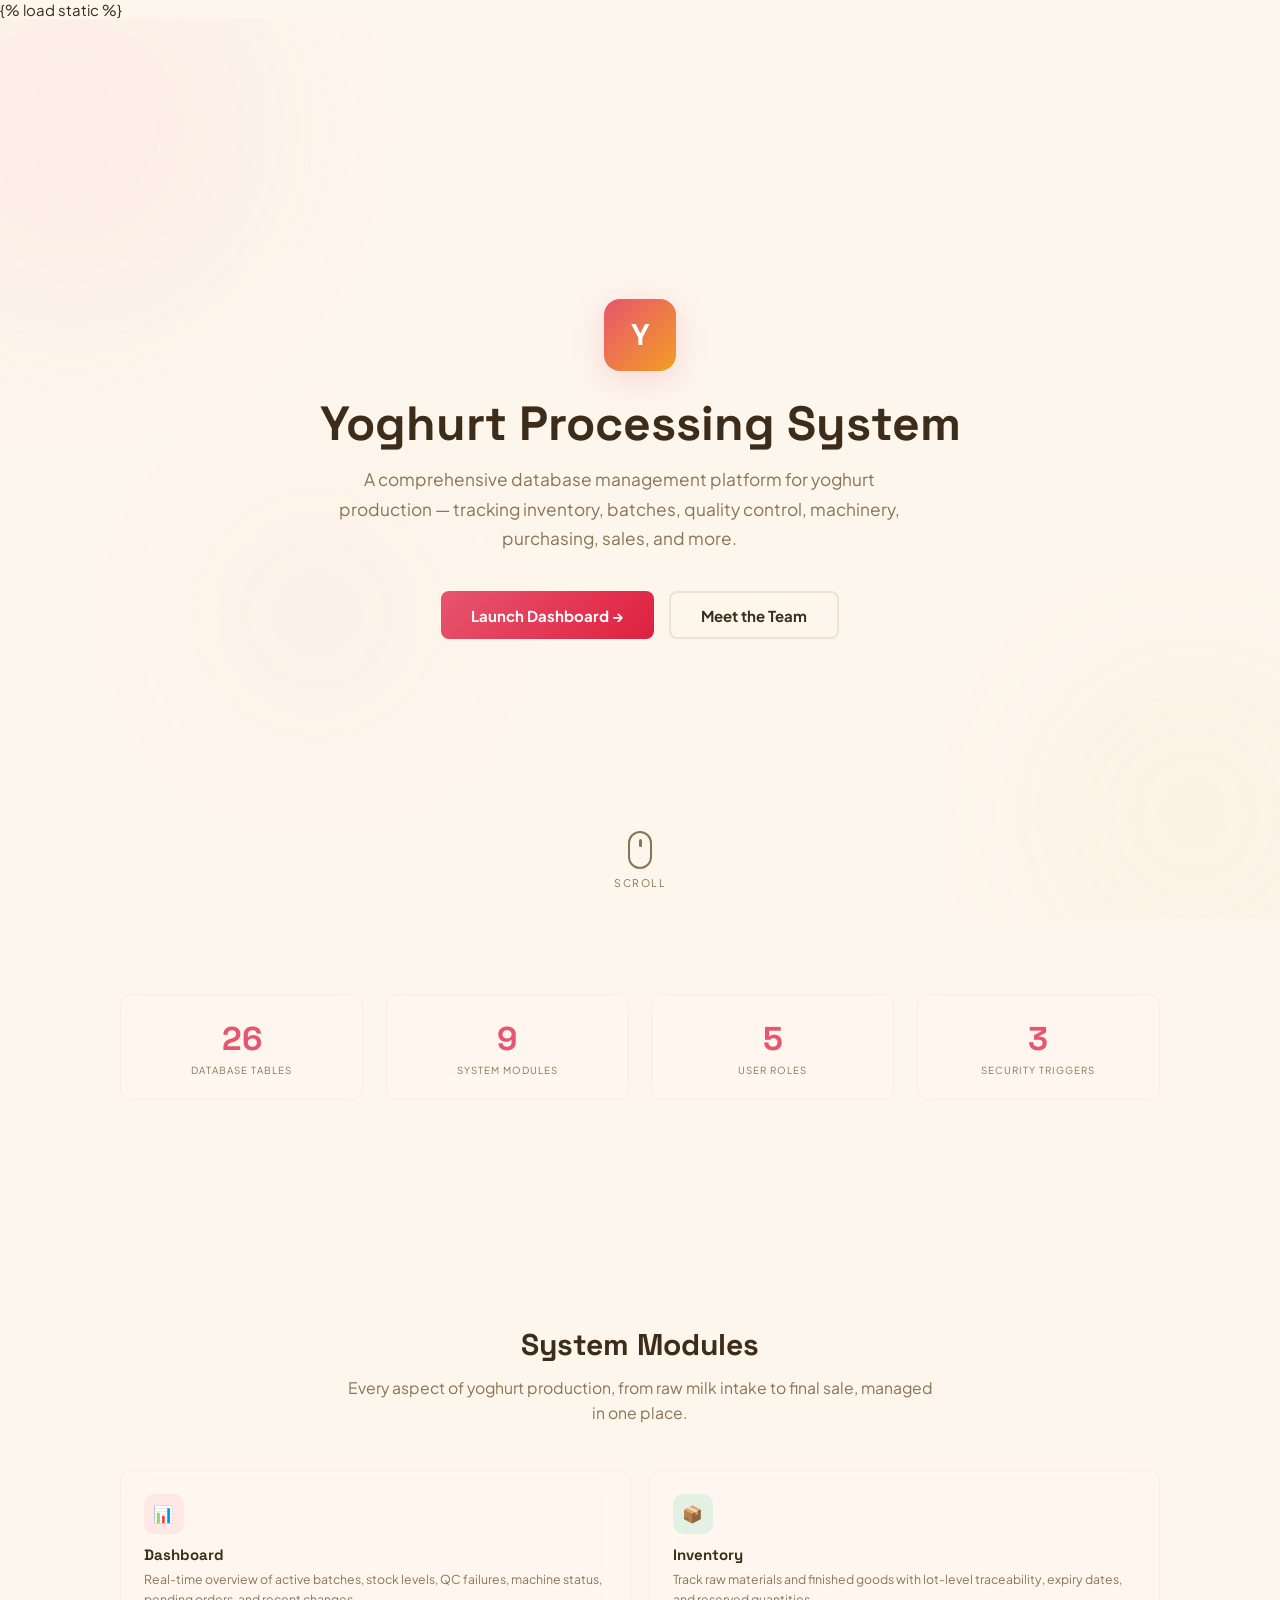
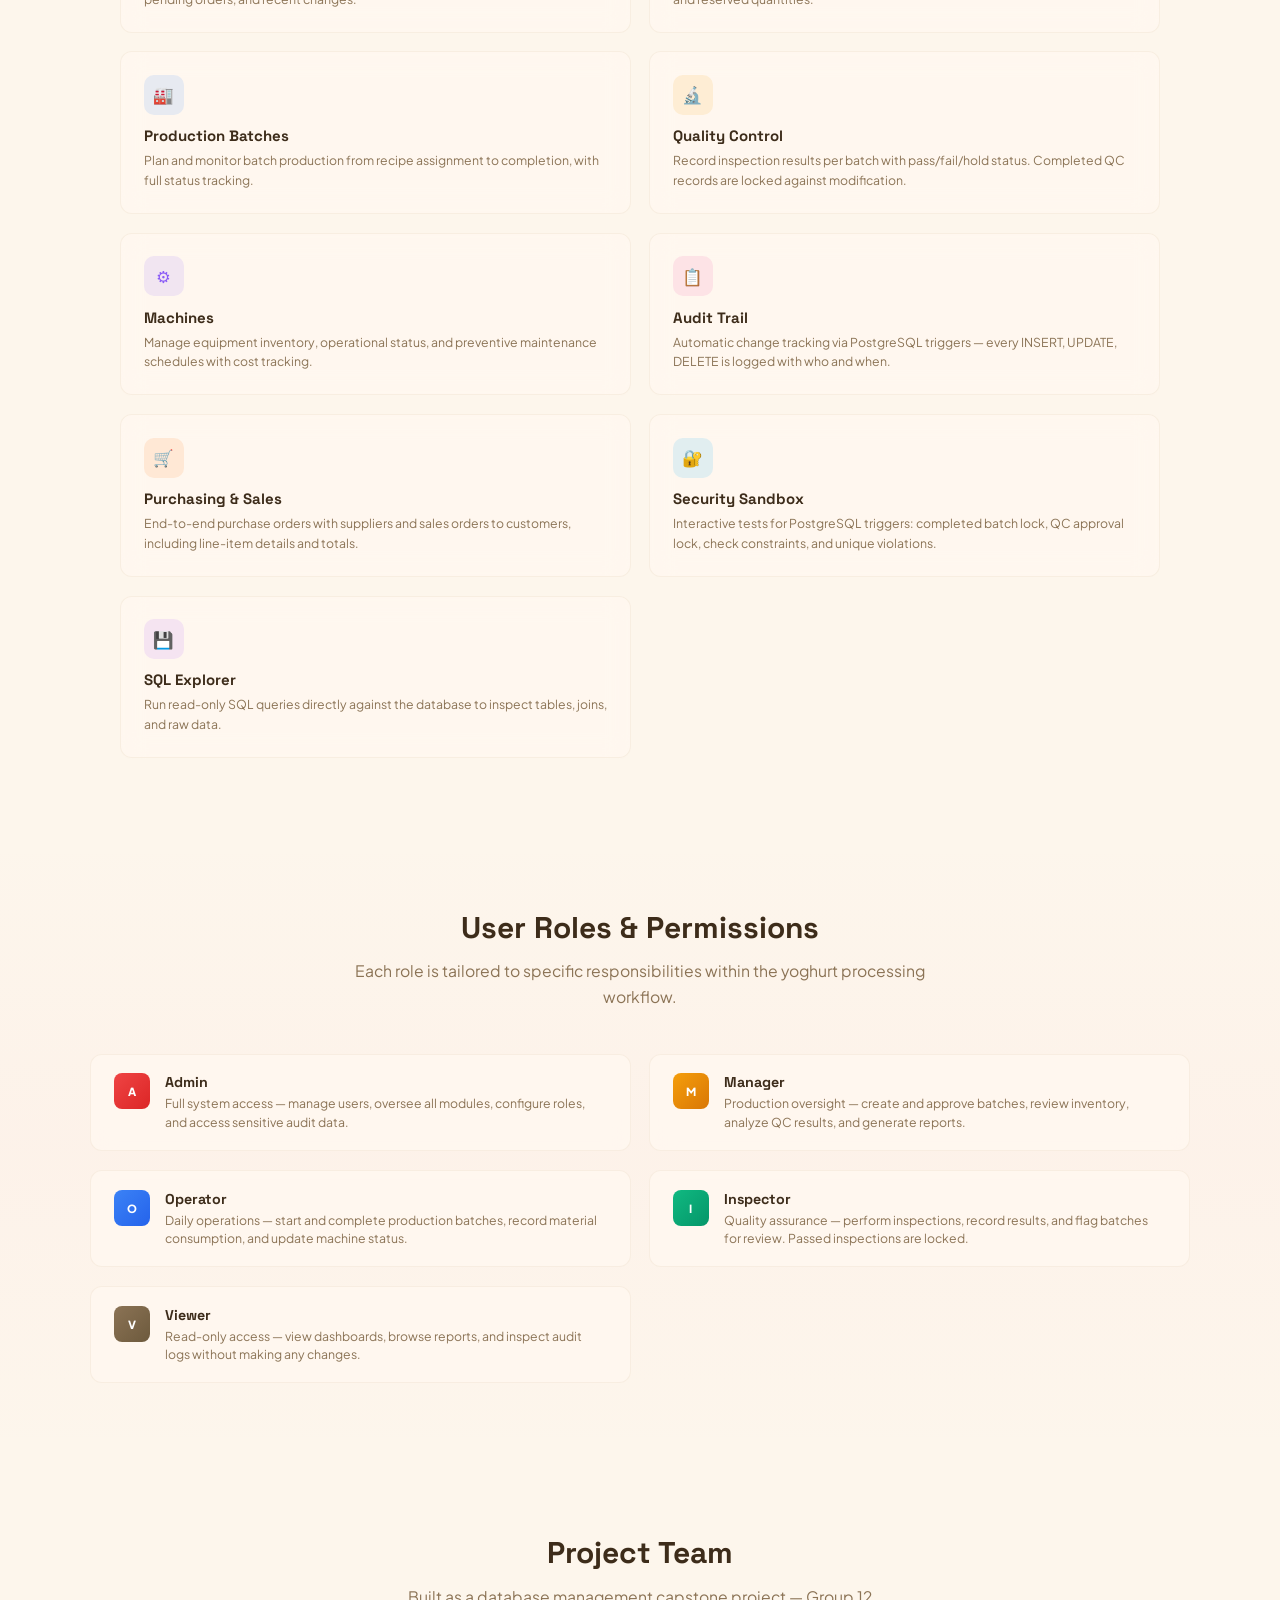
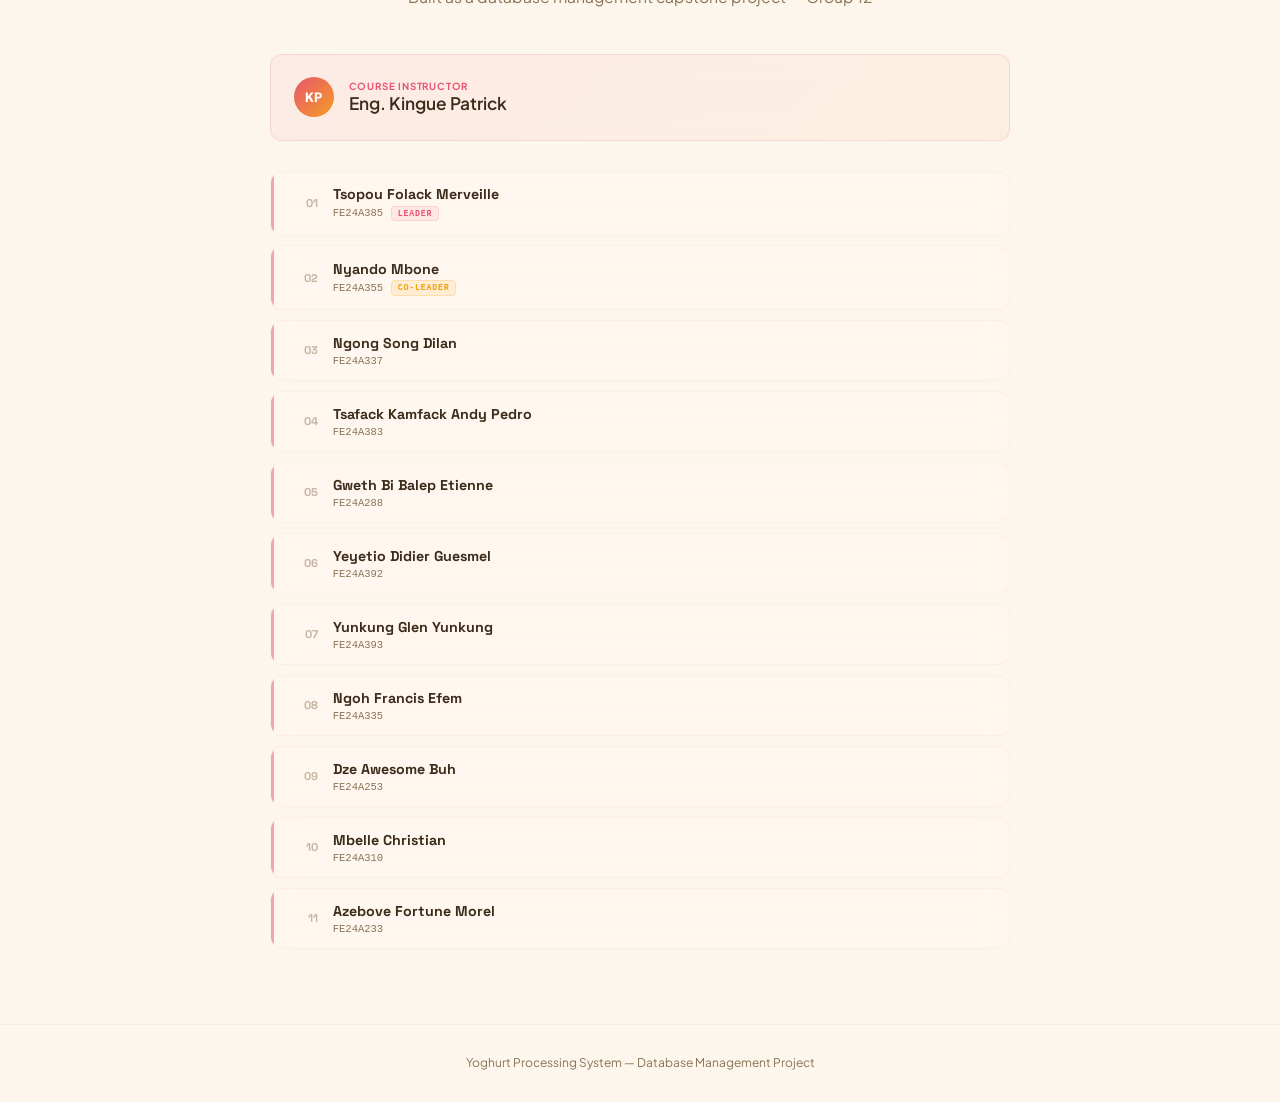
==== commit f6b5eea4: "rename yogurt -> yoghurt in frontend files" ====
--- a/yogurt_project/dashboard/templates/dashboard/landing.html
+++ b/yogurt_project/dashboard/templates/dashboard/landing.html
@@ -3,7 +3,7 @@
 <head>
 <meta charset="UTF-8">
 <meta name="viewport" content="width=device-width, initial-scale=1.0">
-<title>Yogurt Processing System</title>
+<title>Yoghurt Processing System</title>
 {% load static %}
 <link rel="preconnect" href="https://fonts.googleapis.com">
 <link rel="preconnect" href="https://fonts.gstatic.com" crossorigin>
@@ -183,8 +183,8 @@
 
   <div id="hero-phase-1">
     <div class="brand-icon">Y</div>
-    <h1>Yogurt Processing System</h1>
-    <p>A comprehensive database management platform for yogurt production — tracking inventory, batches, quality control, machinery, purchasing, sales, and more.</p>
+    <h1>Yoghurt Processing System</h1>
+    <p>A comprehensive database management platform for yoghurt production — tracking inventory, batches, quality control, machinery, purchasing, sales, and more.</p>
     <div class="hero-actions">
       <a href="/app/" class="btn btn-primary">Launch Dashboard →</a>
       <a href="#team" class="btn btn-outline">Meet the Team</a>
@@ -240,7 +240,7 @@
 <!-- ============================================================ -->
 <section class="section">
   <h2 class="section-title fade-up">System Modules</h2>
-  <p class="section-sub fade-up">Every aspect of yogurt production, from raw milk intake to final sale, managed in one place.</p>
+  <p class="section-sub fade-up">Every aspect of yoghurt production, from raw milk intake to final sale, managed in one place.</p>
   <div class="overview-grid stagger">
     <div class="overview-card">
       <div class="overview-icon" style="background:rgba(244,114,150,0.12);color:var(--brand-primary)">📊</div>
@@ -296,7 +296,7 @@
 <section class="roles-section">
   <div class="section-inner">
     <h2 class="section-title fade-up">User Roles &amp; Permissions</h2>
-    <p class="section-sub fade-up">Each role is tailored to specific responsibilities within the yogurt processing workflow.</p>
+    <p class="section-sub fade-up">Each role is tailored to specific responsibilities within the yoghurt processing workflow.</p>
     <div class="roles-grid stagger">
       <div class="role-card">
         <div class="role-badge" style="background:linear-gradient(135deg,#EF4444,#DC2626)">A</div>
@@ -438,7 +438,7 @@
 <!-- ============================================================ -->
 <!-- FOOTER -->
 <!-- ============================================================ -->
-<div class="footer">Yogurt Processing System &mdash; Database Management Project</div>
+<div class="footer">Yoghurt Processing System &mdash; Database Management Project</div>
 
 <script>
 // Intersection Observer for scroll-triggered animations
